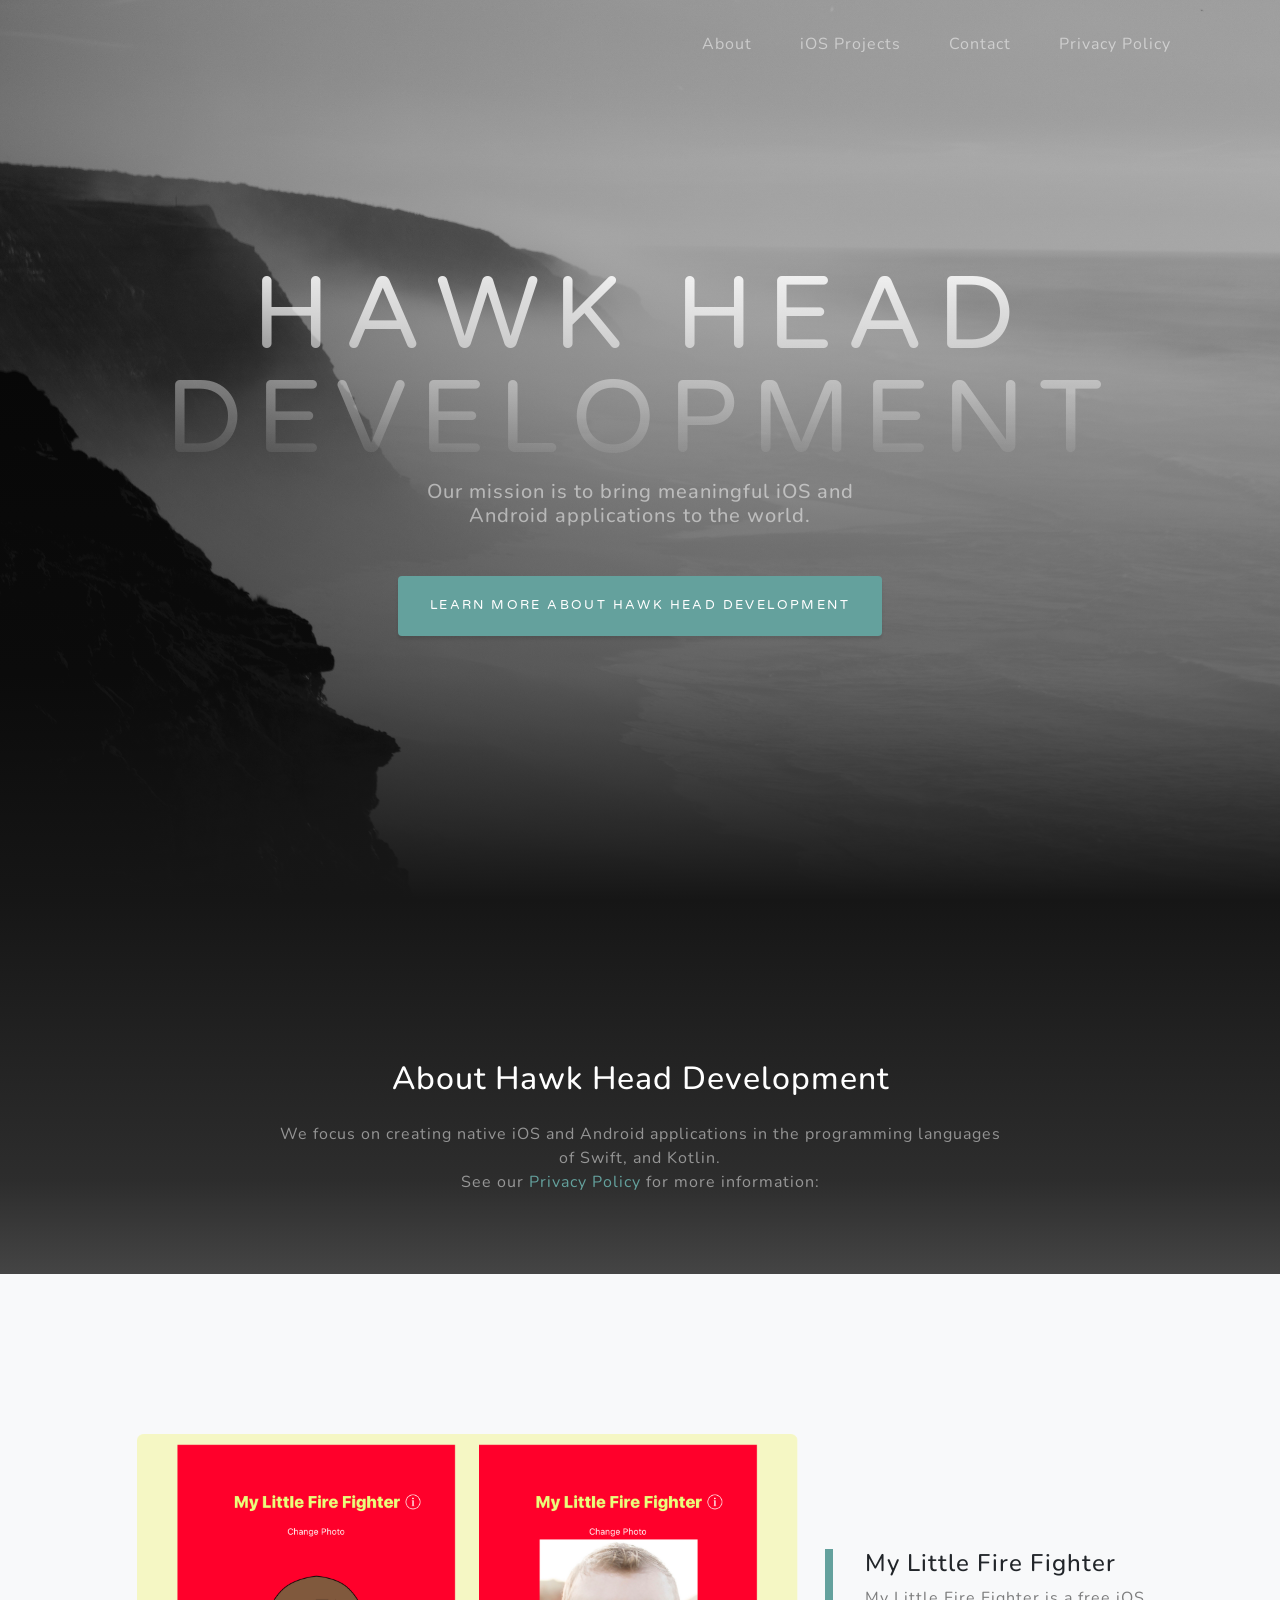
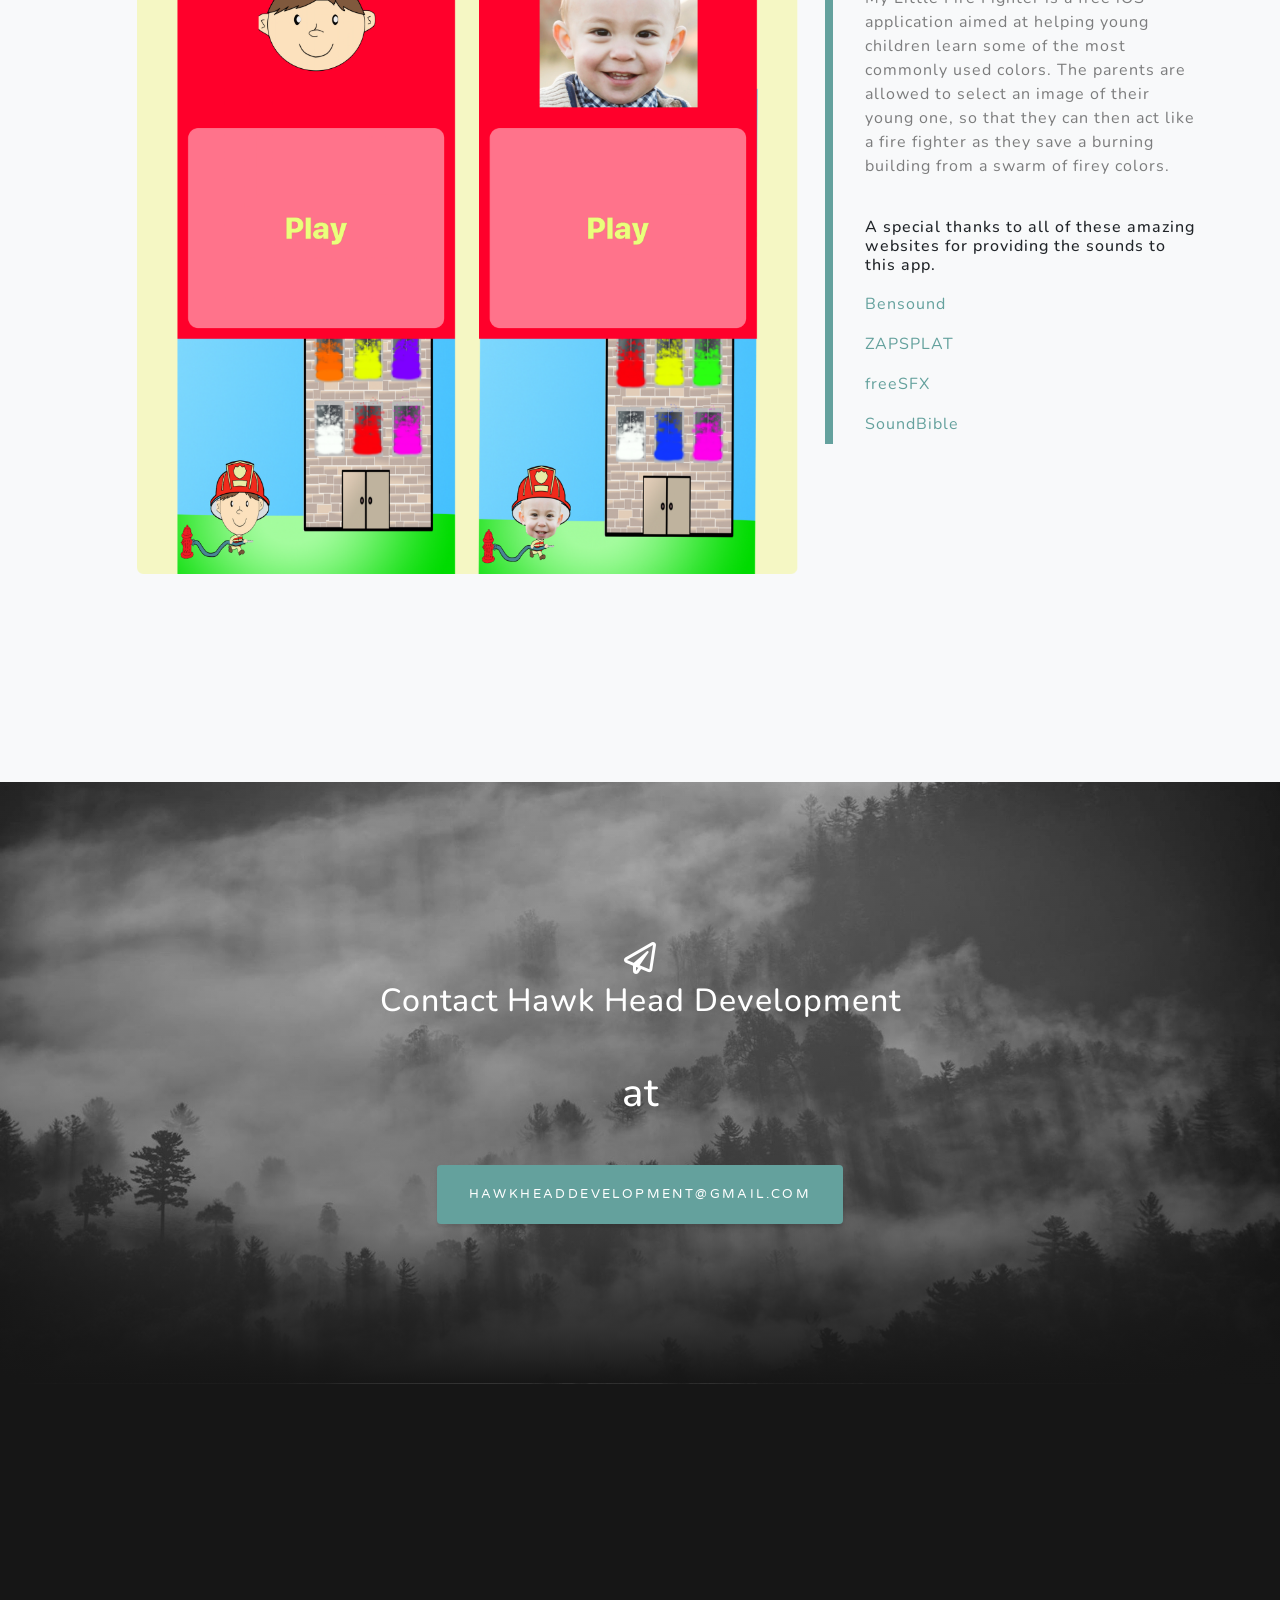
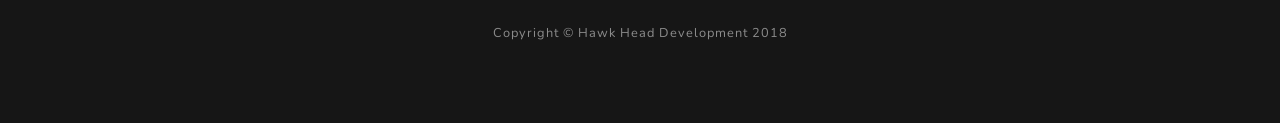
==== index.html @ 52fc2287 "Initial Version of Website" ====
<!DOCTYPE html>
<html lang="en">

  <head>

    <meta charset="utf-8">
    <meta name="viewport" content="width=device-width, initial-scale=1, shrink-to-fit=no">
    <meta name="description" content="">
    <meta name="author" content="">

    <title>Hawk Head Development</title>

    <!-- Bootstrap core CSS -->
    <link href="vendor/bootstrap/css/bootstrap.min.css" rel="stylesheet">

    <!-- Custom fonts for this template -->
    <link href="vendor/fontawesome-free/css/all.min.css" rel="stylesheet">
    <link href="https://fonts.googleapis.com/css?family=Varela+Round" rel="stylesheet">
    <link href="https://fonts.googleapis.com/css?family=Nunito:200,200i,300,300i,400,400i,600,600i,700,700i,800,800i,900,900i" rel="stylesheet">

    <!-- Custom styles for this template -->
    <link href="css/grayscale.min.css" rel="stylesheet">

  </head>

  <body id="page-top">

    <!-- Navigation -->
    <nav class="navbar navbar-expand-lg navbar-light fixed-top" id="mainNav">
      <div class="container">
        <a class="navbar-brand js-scroll-trigger" href="#page-top" hidden>Hawk Head Development</a>
        <button class="navbar-toggler navbar-toggler-right" type="button" data-toggle="collapse" data-target="#navbarResponsive" aria-controls="navbarResponsive" aria-expanded="false" aria-label="Toggle navigation">
          Menu
          <i class="fas fa-bars"></i>
        </button>
        <div class="collapse navbar-collapse" id="navbarResponsive">
          <ul class="navbar-nav ml-auto">
            <li class="nav-item">
              <a class="nav-link js-scroll-trigger" href="#about">About</a>
            </li>
            <li class="nav-item">
              <a class="nav-link js-scroll-trigger" href="#iosProjects">iOS Projects</a>
            </li>
            <li class="nav-item">
                <a class="nav-link js-scroll-trigger" href="#androidProjects" hidden>Android Projects</a>
              </li>
            <li class="nav-item">
              <a class="nav-link js-scroll-trigger" href="#signup">Contact</a>
            </li>
            <li class="nav-item">
              <a class="nav-link js-scroll-trigger" href="privacy_policy.html">Privacy Policy</a>
            </li>
          </ul>
        </div>
      </div>
    </nav>

    <!-- Header -->
    <header class="masthead">
      <div class="container d-flex h-100 align-items-center">
        <div class="mx-auto text-center">
          <h1 class="mx-auto my-0 text-uppercase">Hawk Head Development</h1>
          <h2 class="text-white-50 mx-auto mt-2 mb-5">Our mission is to bring meaningful iOS and Android applications to the world.</h2>
          <a href="#about" class="btn btn-primary js-scroll-trigger">Learn more about Hawk Head Development</a>
        </div>
      </div>
    </header>

    <!-- About Section -->
    <section id="about" class="about-section text-center">
      <div class="container">
        <div class="row">
          <div class="col-lg-8 mx-auto">
            <h2 class="text-white mb-4">About Hawk Head Development</h2>
            <p class="text-white-50"> 
              We focus on creating native iOS and Android applications in the programming languages of Swift, and Kotlin.
              <br> See our <a href="privacy_policy.html">Privacy Policy</a> for more information:   
            </p>
          </div>
        </div>
        <img  hidden src="img/ipad.png" class="img-fluid" alt="">
      </div>
    </section>

    <!-- iOS Projects Section -->
    <section id="iosProjects" class="projects-section bg-light">
      <div class="container">

        <!-- Featured Project Row -->
        <div class="row align-items-center no-gutters mb-4 mb-lg-5">
          <div class="col-xl-8 col-lg-7">
            <img class="img-fluid mb-3 mb-lg-0" src="img/MyLittleFireFighterDisplayImage.png" alt="">
          </div>
          <div class="col-xl-4 col-lg-5">
            <div class="featured-text text-center text-lg-left">
              <h4>My Little Fire Fighter</h4>
              <p class="text-black-50 mb-0">My Little Fire Fighter is a free iOS application aimed at helping young children learn some of the most commonly used colors. 
                The parents are allowed to select an image of their young one, so that they can then act like a fire fighter as they save a burning building from a swarm of firey colors.
              </p>
              <br>
              <p>
                <h6>A special thanks to all of these amazing websites for providing the sounds to this app.</h6>
                <ul class="navbar-nav ml-auto">
                    <li class="nav-item">
                      <a class="nav-link js-scroll-trigger" target="_blank"  href="https://www.bensound.com">Bensound</a>
                    </li>
                    <li class="nav-item">
                      <a class="nav-link js-scroll-trigger" target="_blank" href="https://www.zapsplat.com">ZAPSPLAT</a>
                    </li>
                    <li class="nav-item">
                        <a class="nav-link js-scroll-trigger" target="_blank" href="https://www.freesfx.co.uk/soundeffects/music-tracks/"> freeSFX</a>
                      </li>
                    <li class="nav-item">
                      <a class="nav-link js-scroll-trigger" target="_blank" href="http://soundbible.com">SoundBible</a>
                    </li>
                  </ul>
              </p>
            </div>
          </div>
        </div>

      </div>
    </section>

    <!-- Android Projects Section -->
    <section id="androidProjects" class="projects-section bg-light" hidden >
        <div class="container">
      <!-- Project One Row -->
      <div class="row justify-content-center no-gutters mb-5 mb-lg-0">
          <div class="col-lg-6">
            <img class="img-fluid" src="img/demo-image-01.jpg" alt="">
          </div>
          <div class="col-lg-6">
            <div class="bg-black text-center h-100 project">
              <div class="d-flex h-100">
                <div class="project-text w-100 my-auto text-center text-lg-left">
                  <h4 class="text-white">Misty</h4>
                  <p class="mb-0 text-white-50">An example of where you can put an image of a project, or anything else, along with a description.</p>
                  <hr class="d-none d-lg-block mb-0 ml-0">
                </div>
              </div>
            </div>
          </div>
        </div>
        <!-- Project Two Row -->
        <div class="row justify-content-center no-gutters">
            <div class="col-lg-6">
              <img class="img-fluid" src="img/demo-image-02.jpg" alt="">
            </div>
            <div class="col-lg-6 order-lg-first">
              <div class="bg-black text-center h-100 project">
                <div class="d-flex h-100">
                  <div class="project-text w-100 my-auto text-center text-lg-right">
                    <h4 class="text-white">Mountains</h4>
                    <p class="mb-0 text-white-50">Another example of a project with its respective description. These sections work well responsively as well, try this theme on a small screen!</p>
                    <hr class="d-none d-lg-block mb-0 mr-0">
                  </div>
                </div>
              </div>
            </div>
          </div>
        </div>
    </section>

    <!-- Contact Section -->
    <section id="signup" class="signup-section">
      <div class="container">
        <div class="row">
          <div class="col-md-10 col-lg-8 mx-auto text-center">

            <i class="far fa-paper-plane fa-2x mb-2 text-white"></i>
            <h2 class="text-white mb-5">Contact Hawk Head Development</h2>
            <h1 class="text-white mb-5">at</h1>
            <div class="btn btn-primary mx-auto">hawkheaddevelopment@gmail.com</div>
            <!--
            <form onsubmit="sendEmail()"  enctype="text/plain">
              <input placeholder="Enter subject..." class="form-control mr-0 mr-sm-2 mb-3 mb-sm-0" cols="30" id="emailSubject"/>
              <div class=" d-flex">
                <textarea type="text" rows="3" cols="30" class="form-control flex-fill mr-0 mr-sm-2 mb-3 mb-sm-0" id="emailBody" placeholder="Enter message..."> </textarea>
                <button type="submit" class="btn btn-primary mx-auto">Send</button>
              </div>
            </form>
            -->
          </div>
        </div>
      </div>
    </section>

    <!-- Hidden Section -->
    <section class="contact-section bg-black">
      <div class="container">

        <div class="row">

          <div class="col-md-4 mb-3 mb-md-0" hidden>
            <div class="card py-4 h-100">
              <div class="card-body text-center">
                <i class="fas fa-map-marked-alt text-primary mb-2"></i>
                <h4 class="text-uppercase m-0">Address</h4>
                <hr class="my-4">
                <div class="small text-black-50">4923 Market Street, Orlando FL</div>
              </div>
            </div>
          </div>

          <div class="col-md-4 mb-3 mb-md-0" hidden>
            <div class="card py-4 h-100">
              <div class="card-body text-center">
                <i class="fas fa-envelope text-primary mb-2"></i>
                <h4 class="text-uppercase m-0">Email</h4>
                <hr class="my-4">
                <div class="small text-black-50">
                  <a href="#">hello@yourdomain.com</a>
                </div>
              </div>
            </div>
          </div>

          <div class="col-md-4 mb-3 mb-md-0" hidden>
            <div class="card py-4 h-100">
              <div class="card-body text-center">
                <i class="fas fa-mobile-alt text-primary mb-2"></i>
                <h4 class="text-uppercase m-0">Phone</h4>
                <hr class="my-4">
                <div class="small text-black-50">+1 (555) 902-8832</div>
              </div>
            </div>
          </div>
        </div>

        <div class="social d-flex justify-content-center" hidden>
          <a href="#" class="mx-2" hidden>
            <i class="fab fa-twitter"></i>
          </a>
          <a href="#" class="mx-2" hidden>
            <i class="fab fa-facebook-f"></i>
          </a>
          <a href="#" class="mx-2" hidden>
            <i class="fab fa-github"></i>
          </a>
        </div>

      </div>
    </section>



    <script>

      function sendEmail()
      {
        //Note in use right now
        console.log("Send email")
       // window.open("mailto:" + "?subject=" + document.getElementById('emailSubject').innerHTML + "&body=" + document.getElementById('emailBody').innerHTML);
      }
    
    </script>

    <!-- Footer -->
    <footer class="bg-black small text-center text-white-50">
      <div class="container">
        Copyright &copy; Hawk Head Development 2018
      </div>
    </footer>

    <!-- Bootstrap core JavaScript -->
    <script src="vendor/jquery/jquery.min.js"></script>
    <script src="vendor/bootstrap/js/bootstrap.bundle.min.js"></script>

    <!-- Plugin JavaScript -->
    <script src="vendor/jquery-easing/jquery.easing.min.js"></script>

    <!-- Custom scripts for this template -->
    <script src="js/grayscale.min.js"></script>

  </body>

</html>
---- vendor/fontawesome-free/css/all.min.css ----
/*!
 * Font Awesome Free 5.2.0 by @fontawesome - https://fontawesome.com
 * License - https://fontawesome.com/license (Icons: CC BY 4.0, Fonts: SIL OFL 1.1, Code: MIT License)
 */
.fa,.fab,.fal,.far,.fas{-moz-osx-font-smoothing:grayscale;-webkit-font-smoothing:antialiased;display:inline-block;font-style:normal;font-variant:normal;text-rendering:auto;line-height:1}.fa-lg{font-size:1.33333em;line-height:.75em;vertical-align:-.0667em}.fa-xs{font-size:.75em}.fa-sm{font-size:.875em}.fa-1x{font-size:1em}.fa-2x{font-size:2em}.fa-3x{font-size:3em}.fa-4x{font-size:4em}.fa-5x{font-size:5em}.fa-6x{font-size:6em}.fa-7x{font-size:7em}.fa-8x{font-size:8em}.fa-9x{font-size:9em}.fa-10x{font-size:10em}.fa-fw{text-align:center;width:1.25em}.fa-ul{list-style-type:none;margin-left:2.5em;padding-left:0}.fa-ul>li{position:relative}.fa-li{left:-2em;position:absolute;text-align:center;width:2em;line-height:inherit}.fa-border{border:.08em solid #eee;border-radius:.1em;padding:.2em .25em .15em}.fa-pull-left{float:left}.fa-pull-right{float:right}.fa.fa-pull-left,.fab.fa-pull-left,.fal.fa-pull-left,.far.fa-pull-left,.fas.fa-pull-left{margin-right:.3em}.fa.fa-pull-right,.fab.fa-pull-right,.fal.fa-pull-right,.far.fa-pull-right,.fas.fa-pull-right{margin-left:.3em}.fa-spin{animation:a 2s infinite linear}.fa-pulse{animation:a 1s infinite steps(8)}@keyframes a{0%{transform:rotate(0deg)}to{transform:rotate(1turn)}}.fa-rotate-90{-ms-filter:"progid:DXImageTransform.Microsoft.BasicImage(rotation=1)";transform:rotate(90deg)}.fa-rotate-180{-ms-filter:"progid:DXImageTransform.Microsoft.BasicImage(rotation=2)";transform:rotate(180deg)}.fa-rotate-270{-ms-filter:"progid:DXImageTransform.Microsoft.BasicImage(rotation=3)";transform:rotate(270deg)}.fa-flip-horizontal{-ms-filter:"progid:DXImageTransform.Microsoft.BasicImage(rotation=0, mirror=1)";transform:scaleX(-1)}.fa-flip-vertical{transform:scaleY(-1)}.fa-flip-horizontal.fa-flip-vertical,.fa-flip-vertical{-ms-filter:"progid:DXImageTransform.Microsoft.BasicImage(rotation=2, mirror=1)"}.fa-flip-horizontal.fa-flip-vertical{transform:scale(-1)}:root .fa-flip-horizontal,:root .fa-flip-vertical,:root .fa-rotate-90,:root .fa-rotate-180,:root .fa-rotate-270{-webkit-filter:none;filter:none}.fa-stack{display:inline-block;height:2em;line-height:2em;position:relative;vertical-align:middle;width:2em}.fa-stack-1x,.fa-stack-2x{left:0;position:absolute;text-align:center;width:100%}.fa-stack-1x{line-height:inherit}.fa-stack-2x{font-size:2em}.fa-inverse{color:#fff}.fa-500px:before{content:"\f26e"}.fa-accessible-icon:before{content:"\f368"}.fa-accusoft:before{content:"\f369"}.fa-address-book:before{content:"\f2b9"}.fa-address-card:before{content:"\f2bb"}.fa-adjust:before{content:"\f042"}.fa-adn:before{content:"\f170"}.fa-adversal:before{content:"\f36a"}.fa-affiliatetheme:before{content:"\f36b"}.fa-air-freshener:before{content:"\f5d0"}.fa-algolia:before{content:"\f36c"}.fa-align-center:before{content:"\f037"}.fa-align-justify:before{content:"\f039"}.fa-align-left:before{content:"\f036"}.fa-align-right:before{content:"\f038"}.fa-allergies:before{content:"\f461"}.fa-amazon:before{content:"\f270"}.fa-amazon-pay:before{content:"\f42c"}.fa-ambulance:before{content:"\f0f9"}.fa-american-sign-language-interpreting:before{content:"\f2a3"}.fa-amilia:before{content:"\f36d"}.fa-anchor:before{content:"\f13d"}.fa-android:before{content:"\f17b"}.fa-angellist:before{content:"\f209"}.fa-angle-double-down:before{content:"\f103"}.fa-angle-double-left:before{content:"\f100"}.fa-angle-double-right:before{content:"\f101"}.fa-angle-double-up:before{content:"\f102"}.fa-angle-down:before{content:"\f107"}.fa-angle-left:before{content:"\f104"}.fa-angle-right:before{content:"\f105"}.fa-angle-up:before{content:"\f106"}.fa-angry:before{content:"\f556"}.fa-angrycreative:before{content:"\f36e"}.fa-angular:before{content:"\f420"}.fa-app-store:before{content:"\f36f"}.fa-app-store-ios:before{content:"\f370"}.fa-apper:before{content:"\f371"}.fa-apple:before{content:"\f179"}.fa-apple-alt:before{content:"\f5d1"}.fa-apple-pay:before{content:"\f415"}.fa-archive:before{content:"\f187"}.fa-archway:before{content:"\f557"}.fa-arrow-alt-circle-down:before{content:"\f358"}.fa-arrow-alt-circle-left:before{content:"\f359"}.fa-arrow-alt-circle-right:before{content:"\f35a"}.fa-arrow-alt-circle-up:before{content:"\f35b"}.fa-arrow-circle-down:before{content:"\f0ab"}.fa-arrow-circle-left:before{content:"\f0a8"}.fa-arrow-circle-right:before{content:"\f0a9"}.fa-arrow-circle-up:before{content:"\f0aa"}.fa-arrow-down:before{content:"\f063"}.fa-arrow-left:before{content:"\f060"}.fa-arrow-right:before{content:"\f061"}.fa-arrow-up:before{content:"\f062"}.fa-arrows-alt:before{content:"\f0b2"}.fa-arrows-alt-h:before{content:"\f337"}.fa-arrows-alt-v:before{content:"\f338"}.fa-assistive-listening-systems:before{content:"\f2a2"}.fa-asterisk:before{content:"\f069"}.fa-asymmetrik:before{content:"\f372"}.fa-at:before{content:"\f1fa"}.fa-atlas:before{content:"\f558"}.fa-atom:before{content:"\f5d2"}.fa-audible:before{content:"\f373"}.fa-audio-description:before{content:"\f29e"}.fa-autoprefixer:before{content:"\f41c"}.fa-avianex:before{content:"\f374"}.fa-aviato:before{content:"\f421"}.fa-award:before{content:"\f559"}.fa-aws:before{content:"\f375"}.fa-backspace:before{content:"\f55a"}.fa-backward:before{content:"\f04a"}.fa-balance-scale:before{content:"\f24e"}.fa-ban:before{content:"\f05e"}.fa-band-aid:before{content:"\f462"}.fa-bandcamp:before{content:"\f2d5"}.fa-barcode:before{content:"\f02a"}.fa-bars:before{content:"\f0c9"}.fa-baseball-ball:before{content:"\f433"}.fa-basketball-ball:before{content:"\f434"}.fa-bath:before{content:"\f2cd"}.fa-battery-empty:before{content:"\f244"}.fa-battery-full:before{content:"\f240"}.fa-battery-half:before{content:"\f242"}.fa-battery-quarter:before{content:"\f243"}.fa-battery-three-quarters:before{content:"\f241"}.fa-bed:before{content:"\f236"}.fa-beer:before{content:"\f0fc"}.fa-behance:before{content:"\f1b4"}.fa-behance-square:before{content:"\f1b5"}.fa-bell:before{content:"\f0f3"}.fa-bell-slash:before{content:"\f1f6"}.fa-bezier-curve:before{content:"\f55b"}.fa-bicycle:before{content:"\f206"}.fa-bimobject:before{content:"\f378"}.fa-binoculars:before{content:"\f1e5"}.fa-birthday-cake:before{content:"\f1fd"}.fa-bitbucket:before{content:"\f171"}.fa-bitcoin:before{content:"\f379"}.fa-bity:before{content:"\f37a"}.fa-black-tie:before{content:"\f27e"}.fa-blackberry:before{content:"\f37b"}.fa-blender:before{content:"\f517"}.fa-blind:before{content:"\f29d"}.fa-blogger:before{content:"\f37c"}.fa-blogger-b:before{content:"\f37d"}.fa-bluetooth:before{content:"\f293"}.fa-bluetooth-b:before{content:"\f294"}.fa-bold:before{content:"\f032"}.fa-bolt:before{content:"\f0e7"}.fa-bomb:before{content:"\f1e2"}.fa-bone:before{content:"\f5d7"}.fa-bong:before{content:"\f55c"}.fa-book:before{content:"\f02d"}.fa-book-open:before{content:"\f518"}.fa-book-reader:before{content:"\f5da"}.fa-bookmark:before{content:"\f02e"}.fa-bowling-ball:before{content:"\f436"}.fa-box:before{content:"\f466"}.fa-box-open:before{content:"\f49e"}.fa-boxes:before{content:"\f468"}.fa-braille:before{content:"\f2a1"}.fa-brain:before{content:"\f5dc"}.fa-briefcase:before{content:"\f0b1"}.fa-briefcase-medical:before{content:"\f469"}.fa-broadcast-tower:before{content:"\f519"}.fa-broom:before{content:"\f51a"}.fa-brush:before{content:"\f55d"}.fa-btc:before{content:"\f15a"}.fa-bug:before{content:"\f188"}.fa-building:before{content:"\f1ad"}.fa-bullhorn:before{content:"\f0a1"}.fa-bullseye:before{content:"\f140"}.fa-burn:before{content:"\f46a"}.fa-buromobelexperte:before{content:"\f37f"}.fa-bus:before{content:"\f207"}.fa-bus-alt:before{content:"\f55e"}.fa-buysellads:before{content:"\f20d"}.fa-calculator:before{content:"\f1ec"}.fa-calendar:before{content:"\f133"}.fa-calendar-alt:before{content:"\f073"}.fa-calendar-check:before{content:"\f274"}.fa-calendar-minus:before{content:"\f272"}.fa-calendar-plus:before{content:"\f271"}.fa-calendar-times:before{content:"\f273"}.fa-camera:before{content:"\f030"}.fa-camera-retro:before{content:"\f083"}.fa-cannabis:before{content:"\f55f"}.fa-capsules:before{content:"\f46b"}.fa-car:before{content:"\f1b9"}.fa-car-alt:before{content:"\f5de"}.fa-car-battery:before{content:"\f5df"}.fa-car-crash:before{content:"\f5e1"}.fa-car-side:before{content:"\f5e4"}.fa-caret-down:before{content:"\f0d7"}.fa-caret-left:before{content:"\f0d9"}.fa-caret-right:before{content:"\f0da"}.fa-caret-square-down:before{content:"\f150"}.fa-caret-square-left:before{content:"\f191"}.fa-caret-square-right:before{content:"\f152"}.fa-caret-square-up:before{content:"\f151"}.fa-caret-up:before{content:"\f0d8"}.fa-cart-arrow-down:before{content:"\f218"}.fa-cart-plus:before{content:"\f217"}.fa-cc-amazon-pay:before{content:"\f42d"}.fa-cc-amex:before{content:"\f1f3"}.fa-cc-apple-pay:before{content:"\f416"}.fa-cc-diners-club:before{content:"\f24c"}.fa-cc-discover:before{content:"\f1f2"}.fa-cc-jcb:before{content:"\f24b"}.fa-cc-mastercard:before{content:"\f1f1"}.fa-cc-paypal:before{content:"\f1f4"}.fa-cc-stripe:before{content:"\f1f5"}.fa-cc-visa:before{content:"\f1f0"}.fa-centercode:before{content:"\f380"}.fa-certificate:before{content:"\f0a3"}.fa-chalkboard:before{content:"\f51b"}.fa-chalkboard-teacher:before{content:"\f51c"}.fa-charging-station:before{content:"\f5e7"}.fa-chart-area:before{content:"\f1fe"}.fa-chart-bar:before{content:"\f080"}.fa-chart-line:before{content:"\f201"}.fa-chart-pie:before{content:"\f200"}.fa-check:before{content:"\f00c"}.fa-check-circle:before{content:"\f058"}.fa-check-double:before{content:"\f560"}.fa-check-square:before{content:"\f14a"}.fa-chess:before{content:"\f439"}.fa-chess-bishop:before{content:"\f43a"}.fa-chess-board:before{content:"\f43c"}.fa-chess-king:before{content:"\f43f"}.fa-chess-knight:before{content:"\f441"}.fa-chess-pawn:before{content:"\f443"}.fa-chess-queen:before{content:"\f445"}.fa-chess-rook:before{content:"\f447"}.fa-chevron-circle-down:before{content:"\f13a"}.fa-chevron-circle-left:before{content:"\f137"}.fa-chevron-circle-right:before{content:"\f138"}.fa-chevron-circle-up:before{content:"\f139"}.fa-chevron-down:before{content:"\f078"}.fa-chevron-left:before{content:"\f053"}.fa-chevron-right:before{content:"\f054"}.fa-chevron-up:before{content:"\f077"}.fa-child:before{content:"\f1ae"}.fa-chrome:before{content:"\f268"}.fa-church:before{content:"\f51d"}.fa-circle:before{content:"\f111"}.fa-circle-notch:before{content:"\f1ce"}.fa-clipboard:before{content:"\f328"}.fa-clipboard-check:before{content:"\f46c"}.fa-clipboard-list:before{content:"\f46d"}.fa-clock:before{content:"\f017"}.fa-clone:before{content:"\f24d"}.fa-closed-captioning:before{content:"\f20a"}.fa-cloud:before{content:"\f0c2"}.fa-cloud-download-alt:before{content:"\f381"}.fa-cloud-upload-alt:before{content:"\f382"}.fa-cloudscale:before{content:"\f383"}.fa-cloudsmith:before{content:"\f384"}.fa-cloudversify:before{content:"\f385"}.fa-cocktail:before{content:"\f561"}.fa-code:before{content:"\f121"}.fa-code-branch:before{content:"\f126"}.fa-codepen:before{content:"\f1cb"}.fa-codiepie:before{content:"\f284"}.fa-coffee:before{content:"\f0f4"}.fa-cog:before{content:"\f013"}.fa-cogs:before{content:"\f085"}.fa-coins:before{content:"\f51e"}.fa-columns:before{content:"\f0db"}.fa-comment:before{content:"\f075"}.fa-comment-alt:before{content:"\f27a"}.fa-comment-dots:before{content:"\f4ad"}.fa-comment-slash:before{content:"\f4b3"}.fa-comments:before{content:"\f086"}.fa-compact-disc:before{content:"\f51f"}.fa-compass:before{content:"\f14e"}.fa-compress:before{content:"\f066"}.fa-concierge-bell:before{content:"\f562"}.fa-connectdevelop:before{content:"\f20e"}.fa-contao:before{content:"\f26d"}.fa-cookie:before{content:"\f563"}.fa-cookie-bite:before{content:"\f564"}.fa-copy:before{content:"\f0c5"}.fa-copyright:before{content:"\f1f9"}.fa-couch:before{content:"\f4b8"}.fa-cpanel:before{content:"\f388"}.fa-creative-commons:before{content:"\f25e"}.fa-creative-commons-by:before{content:"\f4e7"}.fa-creative-commons-nc:before{content:"\f4e8"}.fa-creative-commons-nc-eu:before{content:"\f4e9"}.fa-creative-commons-nc-jp:before{content:"\f4ea"}.fa-creative-commons-nd:before{content:"\f4eb"}.fa-creative-commons-pd:before{content:"\f4ec"}.fa-creative-commons-pd-alt:before{content:"\f4ed"}.fa-creative-commons-remix:before{content:"\f4ee"}.fa-creative-commons-sa:before{content:"\f4ef"}.fa-creative-commons-sampling:before{content:"\f4f0"}.fa-creative-commons-sampling-plus:before{content:"\f4f1"}.fa-creative-commons-share:before{content:"\f4f2"}.fa-credit-card:before{content:"\f09d"}.fa-crop:before{content:"\f125"}.fa-crop-alt:before{content:"\f565"}.fa-crosshairs:before{content:"\f05b"}.fa-crow:before{content:"\f520"}.fa-crown:before{content:"\f521"}.fa-css3:before{content:"\f13c"}.fa-css3-alt:before{content:"\f38b"}.fa-cube:before{content:"\f1b2"}.fa-cubes:before{content:"\f1b3"}.fa-cut:before{content:"\f0c4"}.fa-cuttlefish:before{content:"\f38c"}.fa-d-and-d:before{content:"\f38d"}.fa-dashcube:before{content:"\f210"}.fa-database:before{content:"\f1c0"}.fa-deaf:before{content:"\f2a4"}.fa-delicious:before{content:"\f1a5"}.fa-deploydog:before{content:"\f38e"}.fa-deskpro:before{content:"\f38f"}.fa-desktop:before{content:"\f108"}.fa-deviantart:before{content:"\f1bd"}.fa-diagnoses:before{content:"\f470"}.fa-dice:before{content:"\f522"}.fa-dice-five:before{content:"\f523"}.fa-dice-four:before{content:"\f524"}.fa-dice-one:before{content:"\f525"}.fa-dice-six:before{content:"\f526"}.fa-dice-three:before{content:"\f527"}.fa-dice-two:before{content:"\f528"}.fa-digg:before{content:"\f1a6"}.fa-digital-ocean:before{content:"\f391"}.fa-digital-tachograph:before{content:"\f566"}.fa-directions:before{content:"\f5eb"}.fa-discord:before{content:"\f392"}.fa-discourse:before{content:"\f393"}.fa-divide:before{content:"\f529"}.fa-dizzy:before{content:"\f567"}.fa-dna:before{content:"\f471"}.fa-dochub:before{content:"\f394"}.fa-docker:before{content:"\f395"}.fa-dollar-sign:before{content:"\f155"}.fa-dolly:before{content:"\f472"}.fa-dolly-flatbed:before{content:"\f474"}.fa-donate:before{content:"\f4b9"}.fa-door-closed:before{content:"\f52a"}.fa-door-open:before{content:"\f52b"}.fa-dot-circle:before{content:"\f192"}.fa-dove:before{content:"\f4ba"}.fa-download:before{content:"\f019"}.fa-draft2digital:before{content:"\f396"}.fa-drafting-compass:before{content:"\f568"}.fa-draw-polygon:before{content:"\f5ee"}.fa-dribbble:before{content:"\f17d"}.fa-dribbble-square:before{content:"\f397"}.fa-dropbox:before{content:"\f16b"}.fa-drum:before{content:"\f569"}.fa-drum-steelpan:before{content:"\f56a"}.fa-drupal:before{content:"\f1a9"}.fa-dumbbell:before{content:"\f44b"}.fa-dyalog:before{content:"\f399"}.fa-earlybirds:before{content:"\f39a"}.fa-ebay:before{content:"\f4f4"}.fa-edge:before{content:"\f282"}.fa-edit:before{content:"\f044"}.fa-eject:before{content:"\f052"}.fa-elementor:before{content:"\f430"}.fa-ellipsis-h:before{content:"\f141"}.fa-ellipsis-v:before{content:"\f142"}.fa-ello:before{content:"\f5f1"}.fa-ember:before{content:"\f423"}.fa-empire:before{content:"\f1d1"}.fa-envelope:before{content:"\f0e0"}.fa-envelope-open:before{content:"\f2b6"}.fa-envelope-square:before{content:"\f199"}.fa-envira:before{content:"\f299"}.fa-equals:before{content:"\f52c"}.fa-eraser:before{content:"\f12d"}.fa-erlang:before{content:"\f39d"}.fa-ethereum:before{content:"\f42e"}.fa-etsy:before{content:"\f2d7"}.fa-euro-sign:before{content:"\f153"}.fa-exchange-alt:before{content:"\f362"}.fa-exclamation:before{content:"\f12a"}.fa-exclamation-circle:before{content:"\f06a"}.fa-exclamation-triangle:before{content:"\f071"}.fa-expand:before{content:"\f065"}.fa-expand-arrows-alt:before{content:"\f31e"}.fa-expeditedssl:before{content:"\f23e"}.fa-external-link-alt:before{content:"\f35d"}.fa-external-link-square-alt:before{content:"\f360"}.fa-eye:before{content:"\f06e"}.fa-eye-dropper:before{content:"\f1fb"}.fa-eye-slash:before{content:"\f070"}.fa-facebook:before{content:"\f09a"}.fa-facebook-f:before{content:"\f39e"}.fa-facebook-messenger:before{content:"\f39f"}.fa-facebook-square:before{content:"\f082"}.fa-fast-backward:before{content:"\f049"}.fa-fast-forward:before{content:"\f050"}.fa-fax:before{content:"\f1ac"}.fa-feather:before{content:"\f52d"}.fa-feather-alt:before{content:"\f56b"}.fa-female:before{content:"\f182"}.fa-fighter-jet:before{content:"\f0fb"}.fa-file:before{content:"\f15b"}.fa-file-alt:before{content:"\f15c"}.fa-file-archive:before{content:"\f1c6"}.fa-file-audio:before{content:"\f1c7"}.fa-file-code:before{content:"\f1c9"}.fa-file-contract:before{content:"\f56c"}.fa-file-download:before{content:"\f56d"}.fa-file-excel:before{content:"\f1c3"}.fa-file-export:before{content:"\f56e"}.fa-file-image:before{content:"\f1c5"}.fa-file-import:before{content:"\f56f"}.fa-file-invoice:before{content:"\f570"}.fa-file-invoice-dollar:before{content:"\f571"}.fa-file-medical:before{content:"\f477"}.fa-file-medical-alt:before{content:"\f478"}.fa-file-pdf:before{content:"\f1c1"}.fa-file-powerpoint:before{content:"\f1c4"}.fa-file-prescription:before{content:"\f572"}.fa-file-signature:before{content:"\f573"}.fa-file-upload:before{content:"\f574"}.fa-file-video:before{content:"\f1c8"}.fa-file-word:before{content:"\f1c2"}.fa-fill:before{content:"\f575"}.fa-fill-drip:before{content:"\f576"}.fa-film:before{content:"\f008"}.fa-filter:before{content:"\f0b0"}.fa-fingerprint:before{content:"\f577"}.fa-fire:before{content:"\f06d"}.fa-fire-extinguisher:before{content:"\f134"}.fa-firefox:before{content:"\f269"}.fa-first-aid:before{content:"\f479"}.fa-first-order:before{content:"\f2b0"}.fa-first-order-alt:before{content:"\f50a"}.fa-firstdraft:before{content:"\f3a1"}.fa-fish:before{content:"\f578"}.fa-flag:before{content:"\f024"}.fa-flag-checkered:before{content:"\f11e"}.fa-flask:before{content:"\f0c3"}.fa-flickr:before{content:"\f16e"}.fa-flipboard:before{content:"\f44d"}.fa-flushed:before{content:"\f579"}.fa-fly:before{content:"\f417"}.fa-folder:before{content:"\f07b"}.fa-folder-open:before{content:"\f07c"}.fa-font:before{content:"\f031"}.fa-font-awesome:before{content:"\f2b4"}.fa-font-awesome-alt:before{content:"\f35c"}.fa-font-awesome-flag:before{content:"\f425"}.fa-font-awesome-logo-full:before{content:"\f4e6"}.fa-fonticons:before{content:"\f280"}.fa-fonticons-fi:before{content:"\f3a2"}.fa-football-ball:before{content:"\f44e"}.fa-fort-awesome:before{content:"\f286"}.fa-fort-awesome-alt:before{content:"\f3a3"}.fa-forumbee:before{content:"\f211"}.fa-forward:before{content:"\f04e"}.fa-foursquare:before{content:"\f180"}.fa-free-code-camp:before{content:"\f2c5"}.fa-freebsd:before{content:"\f3a4"}.fa-frog:before{content:"\f52e"}.fa-frown:before{content:"\f119"}.fa-frown-open:before{content:"\f57a"}.fa-fulcrum:before{content:"\f50b"}.fa-futbol:before{content:"\f1e3"}.fa-galactic-republic:before{content:"\f50c"}.fa-galactic-senate:before{content:"\f50d"}.fa-gamepad:before{content:"\f11b"}.fa-gas-pump:before{content:"\f52f"}.fa-gavel:before{content:"\f0e3"}.fa-gem:before{content:"\f3a5"}.fa-genderless:before{content:"\f22d"}.fa-get-pocket:before{content:"\f265"}.fa-gg:before{content:"\f260"}.fa-gg-circle:before{content:"\f261"}.fa-gift:before{content:"\f06b"}.fa-git:before{content:"\f1d3"}.fa-git-square:before{content:"\f1d2"}.fa-github:before{content:"\f09b"}.fa-github-alt:before{content:"\f113"}.fa-github-square:before{content:"\f092"}.fa-gitkraken:before{content:"\f3a6"}.fa-gitlab:before{content:"\f296"}.fa-gitter:before{content:"\f426"}.fa-glass-martini:before{content:"\f000"}.fa-glass-martini-alt:before{content:"\f57b"}.fa-glasses:before{content:"\f530"}.fa-glide:before{content:"\f2a5"}.fa-glide-g:before{content:"\f2a6"}.fa-globe:before{content:"\f0ac"}.fa-globe-africa:before{content:"\f57c"}.fa-globe-americas:before{content:"\f57d"}.fa-globe-asia:before{content:"\f57e"}.fa-gofore:before{content:"\f3a7"}.fa-golf-ball:before{content:"\f450"}.fa-goodreads:before{content:"\f3a8"}.fa-goodreads-g:before{content:"\f3a9"}.fa-google:before{content:"\f1a0"}.fa-google-drive:before{content:"\f3aa"}.fa-google-play:before{content:"\f3ab"}.fa-google-plus:before{content:"\f2b3"}.fa-google-plus-g:before{content:"\f0d5"}.fa-google-plus-square:before{content:"\f0d4"}.fa-google-wallet:before{content:"\f1ee"}.fa-graduation-cap:before{content:"\f19d"}.fa-gratipay:before{content:"\f184"}.fa-grav:before{content:"\f2d6"}.fa-greater-than:before{content:"\f531"}.fa-greater-than-equal:before{content:"\f532"}.fa-grimace:before{content:"\f57f"}.fa-grin:before{content:"\f580"}.fa-grin-alt:before{content:"\f581"}.fa-grin-beam:before{content:"\f582"}.fa-grin-beam-sweat:before{content:"\f583"}.fa-grin-hearts:before{content:"\f584"}.fa-grin-squint:before{content:"\f585"}.fa-grin-squint-tears:before{content:"\f586"}.fa-grin-stars:before{content:"\f587"}.fa-grin-tears:before{content:"\f588"}.fa-grin-tongue:before{content:"\f589"}.fa-grin-tongue-squint:before{content:"\f58a"}.fa-grin-tongue-wink:before{content:"\f58b"}.fa-grin-wink:before{content:"\f58c"}.fa-grip-horizontal:before{content:"\f58d"}.fa-grip-vertical:before{content:"\f58e"}.fa-gripfire:before{content:"\f3ac"}.fa-grunt:before{content:"\f3ad"}.fa-gulp:before{content:"\f3ae"}.fa-h-square:before{content:"\f0fd"}.fa-hacker-news:before{content:"\f1d4"}.fa-hacker-news-square:before{content:"\f3af"}.fa-hackerrank:before{content:"\f5f7"}.fa-hand-holding:before{content:"\f4bd"}.fa-hand-holding-heart:before{content:"\f4be"}.fa-hand-holding-usd:before{content:"\f4c0"}.fa-hand-lizard:before{content:"\f258"}.fa-hand-paper:before{content:"\f256"}.fa-hand-peace:before{content:"\f25b"}.fa-hand-point-down:before{content:"\f0a7"}.fa-hand-point-left:before{content:"\f0a5"}.fa-hand-point-right:before{content:"\f0a4"}.fa-hand-point-up:before{content:"\f0a6"}.fa-hand-pointer:before{content:"\f25a"}.fa-hand-rock:before{content:"\f255"}.fa-hand-scissors:before{content:"\f257"}.fa-hand-spock:before{content:"\f259"}.fa-hands:before{content:"\f4c2"}.fa-hands-helping:before{content:"\f4c4"}.fa-handshake:before{content:"\f2b5"}.fa-hashtag:before{content:"\f292"}.fa-hdd:before{content:"\f0a0"}.fa-heading:before{content:"\f1dc"}.fa-headphones:before{content:"\f025"}.fa-headphones-alt:before{content:"\f58f"}.fa-headset:before{content:"\f590"}.fa-heart:before{content:"\f004"}.fa-heartbeat:before{content:"\f21e"}.fa-helicopter:before{content:"\f533"}.fa-highlighter:before{content:"\f591"}.fa-hips:before{content:"\f452"}.fa-hire-a-helper:before{content:"\f3b0"}.fa-history:before{content:"\f1da"}.fa-hockey-puck:before{content:"\f453"}.fa-home:before{content:"\f015"}.fa-hooli:before{content:"\f427"}.fa-hornbill:before{content:"\f592"}.fa-hospital:before{content:"\f0f8"}.fa-hospital-alt:before{content:"\f47d"}.fa-hospital-symbol:before{content:"\f47e"}.fa-hot-tub:before{content:"\f593"}.fa-hotel:before{content:"\f594"}.fa-hotjar:before{content:"\f3b1"}.fa-hourglass:before{content:"\f254"}.fa-hourglass-end:before{content:"\f253"}.fa-hourglass-half:before{content:"\f252"}.fa-hourglass-start:before{content:"\f251"}.fa-houzz:before{content:"\f27c"}.fa-html5:before{content:"\f13b"}.fa-hubspot:before{content:"\f3b2"}.fa-i-cursor:before{content:"\f246"}.fa-id-badge:before{content:"\f2c1"}.fa-id-card:before{content:"\f2c2"}.fa-id-card-alt:before{content:"\f47f"}.fa-image:before{content:"\f03e"}.fa-images:before{content:"\f302"}.fa-imdb:before{content:"\f2d8"}.fa-inbox:before{content:"\f01c"}.fa-indent:before{content:"\f03c"}.fa-industry:before{content:"\f275"}.fa-infinity:before{content:"\f534"}.fa-info:before{content:"\f129"}.fa-info-circle:before{content:"\f05a"}.fa-instagram:before{content:"\f16d"}.fa-internet-explorer:before{content:"\f26b"}.fa-ioxhost:before{content:"\f208"}.fa-italic:before{content:"\f033"}.fa-itunes:before{content:"\f3b4"}.fa-itunes-note:before{content:"\f3b5"}.fa-java:before{content:"\f4e4"}.fa-jedi-order:before{content:"\f50e"}.fa-jenkins:before{content:"\f3b6"}.fa-joget:before{content:"\f3b7"}.fa-joint:before{content:"\f595"}.fa-joomla:before{content:"\f1aa"}.fa-js:before{content:"\f3b8"}.fa-js-square:before{content:"\f3b9"}.fa-jsfiddle:before{content:"\f1cc"}.fa-kaggle:before{content:"\f5fa"}.fa-key:before{content:"\f084"}.fa-keybase:before{content:"\f4f5"}.fa-keyboard:before{content:"\f11c"}.fa-keycdn:before{content:"\f3ba"}.fa-kickstarter:before{content:"\f3bb"}.fa-kickstarter-k:before{content:"\f3bc"}.fa-kiss:before{content:"\f596"}.fa-kiss-beam:before{content:"\f597"}.fa-kiss-wink-heart:before{content:"\f598"}.fa-kiwi-bird:before{content:"\f535"}.fa-korvue:before{content:"\f42f"}.fa-language:before{content:"\f1ab"}.fa-laptop:before{content:"\f109"}.fa-laptop-code:before{content:"\f5fc"}.fa-laravel:before{content:"\f3bd"}.fa-lastfm:before{content:"\f202"}.fa-lastfm-square:before{content:"\f203"}.fa-laugh:before{content:"\f599"}.fa-laugh-beam:before{content:"\f59a"}.fa-laugh-squint:before{content:"\f59b"}.fa-laugh-wink:before{content:"\f59c"}.fa-layer-group:before{content:"\f5fd"}.fa-leaf:before{content:"\f06c"}.fa-leanpub:before{content:"\f212"}.fa-lemon:before{content:"\f094"}.fa-less:before{content:"\f41d"}.fa-less-than:before{content:"\f536"}.fa-less-than-equal:before{content:"\f537"}.fa-level-down-alt:before{content:"\f3be"}.fa-level-up-alt:before{content:"\f3bf"}.fa-life-ring:before{content:"\f1cd"}.fa-lightbulb:before{content:"\f0eb"}.fa-line:before{content:"\f3c0"}.fa-link:before{content:"\f0c1"}.fa-linkedin:before{content:"\f08c"}.fa-linkedin-in:before{content:"\f0e1"}.fa-linode:before{content:"\f2b8"}.fa-linux:before{content:"\f17c"}.fa-lira-sign:before{content:"\f195"}.fa-list:before{content:"\f03a"}.fa-list-alt:before{content:"\f022"}.fa-list-ol:before{content:"\f0cb"}.fa-list-ul:before{content:"\f0ca"}.fa-location-arrow:before{content:"\f124"}.fa-lock:before{content:"\f023"}.fa-lock-open:before{content:"\f3c1"}.fa-long-arrow-alt-down:before{content:"\f309"}.fa-long-arrow-alt-left:before{content:"\f30a"}.fa-long-arrow-alt-right:before{content:"\f30b"}.fa-long-arrow-alt-up:before{content:"\f30c"}.fa-low-vision:before{content:"\f2a8"}.fa-luggage-cart:before{content:"\f59d"}.fa-lyft:before{content:"\f3c3"}.fa-magento:before{content:"\f3c4"}.fa-magic:before{content:"\f0d0"}.fa-magnet:before{content:"\f076"}.fa-mailchimp:before{content:"\f59e"}.fa-male:before{content:"\f183"}.fa-mandalorian:before{content:"\f50f"}.fa-map:before{content:"\f279"}.fa-map-marked:before{content:"\f59f"}.fa-map-marked-alt:before{content:"\f5a0"}.fa-map-marker:before{content:"\f041"}.fa-map-marker-alt:before{content:"\f3c5"}.fa-map-pin:before{content:"\f276"}.fa-map-signs:before{content:"\f277"}.fa-markdown:before{content:"\f60f"}.fa-marker:before{content:"\f5a1"}.fa-mars:before{content:"\f222"}.fa-mars-double:before{content:"\f227"}.fa-mars-stroke:before{content:"\f229"}.fa-mars-stroke-h:before{content:"\f22b"}.fa-mars-stroke-v:before{content:"\f22a"}.fa-mastodon:before{content:"\f4f6"}.fa-maxcdn:before{content:"\f136"}.fa-medal:before{content:"\f5a2"}.fa-medapps:before{content:"\f3c6"}.fa-medium:before{content:"\f23a"}.fa-medium-m:before{content:"\f3c7"}.fa-medkit:before{content:"\f0fa"}.fa-medrt:before{content:"\f3c8"}.fa-meetup:before{content:"\f2e0"}.fa-megaport:before{content:"\f5a3"}.fa-meh:before{content:"\f11a"}.fa-meh-blank:before{content:"\f5a4"}.fa-meh-rolling-eyes:before{content:"\f5a5"}.fa-memory:before{content:"\f538"}.fa-mercury:before{content:"\f223"}.fa-microchip:before{content:"\f2db"}.fa-microphone:before{content:"\f130"}.fa-microphone-alt:before{content:"\f3c9"}.fa-microphone-alt-slash:before{content:"\f539"}.fa-microphone-slash:before{content:"\f131"}.fa-microscope:before{content:"\f610"}.fa-microsoft:before{content:"\f3ca"}.fa-minus:before{content:"\f068"}.fa-minus-circle:before{content:"\f056"}.fa-minus-square:before{content:"\f146"}.fa-mix:before{content:"\f3cb"}.fa-mixcloud:before{content:"\f289"}.fa-mizuni:before{content:"\f3cc"}.fa-mobile:before{content:"\f10b"}.fa-mobile-alt:before{content:"\f3cd"}.fa-modx:before{content:"\f285"}.fa-monero:before{content:"\f3d0"}.fa-money-bill:before{content:"\f0d6"}.fa-money-bill-alt:before{content:"\f3d1"}.fa-money-bill-wave:before{content:"\f53a"}.fa-money-bill-wave-alt:before{content:"\f53b"}.fa-money-check:before{content:"\f53c"}.fa-money-check-alt:before{content:"\f53d"}.fa-monument:before{content:"\f5a6"}.fa-moon:before{content:"\f186"}.fa-mortar-pestle:before{content:"\f5a7"}.fa-motorcycle:before{content:"\f21c"}.fa-mouse-pointer:before{content:"\f245"}.fa-music:before{content:"\f001"}.fa-napster:before{content:"\f3d2"}.fa-neos:before{content:"\f612"}.fa-neuter:before{content:"\f22c"}.fa-newspaper:before{content:"\f1ea"}.fa-nimblr:before{content:"\f5a8"}.fa-nintendo-switch:before{content:"\f418"}.fa-node:before{content:"\f419"}.fa-node-js:before{content:"\f3d3"}.fa-not-equal:before{content:"\f53e"}.fa-notes-medical:before{content:"\f481"}.fa-npm:before{content:"\f3d4"}.fa-ns8:before{content:"\f3d5"}.fa-nutritionix:before{content:"\f3d6"}.fa-object-group:before{content:"\f247"}.fa-object-ungroup:before{content:"\f248"}.fa-odnoklassniki:before{content:"\f263"}.fa-odnoklassniki-square:before{content:"\f264"}.fa-oil-can:before{content:"\f613"}.fa-old-republic:before{content:"\f510"}.fa-opencart:before{content:"\f23d"}.fa-openid:before{content:"\f19b"}.fa-opera:before{content:"\f26a"}.fa-optin-monster:before{content:"\f23c"}.fa-osi:before{content:"\f41a"}.fa-outdent:before{content:"\f03b"}.fa-page4:before{content:"\f3d7"}.fa-pagelines:before{content:"\f18c"}.fa-paint-brush:before{content:"\f1fc"}.fa-paint-roller:before{content:"\f5aa"}.fa-palette:before{content:"\f53f"}.fa-palfed:before{content:"\f3d8"}.fa-pallet:before{content:"\f482"}.fa-paper-plane:before{content:"\f1d8"}.fa-paperclip:before{content:"\f0c6"}.fa-parachute-box:before{content:"\f4cd"}.fa-paragraph:before{content:"\f1dd"}.fa-parking:before{content:"\f540"}.fa-passport:before{content:"\f5ab"}.fa-paste:before{content:"\f0ea"}.fa-patreon:before{content:"\f3d9"}.fa-pause:before{content:"\f04c"}.fa-pause-circle:before{content:"\f28b"}.fa-paw:before{content:"\f1b0"}.fa-paypal:before{content:"\f1ed"}.fa-pen:before{content:"\f304"}.fa-pen-alt:before{content:"\f305"}.fa-pen-fancy:before{content:"\f5ac"}.fa-pen-nib:before{content:"\f5ad"}.fa-pen-square:before{content:"\f14b"}.fa-pencil-alt:before{content:"\f303"}.fa-pencil-ruler:before{content:"\f5ae"}.fa-people-carry:before{content:"\f4ce"}.fa-percent:before{content:"\f295"}.fa-percentage:before{content:"\f541"}.fa-periscope:before{content:"\f3da"}.fa-phabricator:before{content:"\f3db"}.fa-phoenix-framework:before{content:"\f3dc"}.fa-phoenix-squadron:before{content:"\f511"}.fa-phone:before{content:"\f095"}.fa-phone-slash:before{content:"\f3dd"}.fa-phone-square:before{content:"\f098"}.fa-phone-volume:before{content:"\f2a0"}.fa-php:before{content:"\f457"}.fa-pied-piper:before{content:"\f2ae"}.fa-pied-piper-alt:before{content:"\f1a8"}.fa-pied-piper-hat:before{content:"\f4e5"}.fa-pied-piper-pp:before{content:"\f1a7"}.fa-piggy-bank:before{content:"\f4d3"}.fa-pills:before{content:"\f484"}.fa-pinterest:before{content:"\f0d2"}.fa-pinterest-p:before{content:"\f231"}.fa-pinterest-square:before{content:"\f0d3"}.fa-plane:before{content:"\f072"}.fa-plane-arrival:before{content:"\f5af"}.fa-plane-departure:before{content:"\f5b0"}.fa-play:before{content:"\f04b"}.fa-play-circle:before{content:"\f144"}.fa-playstation:before{content:"\f3df"}.fa-plug:before{content:"\f1e6"}.fa-plus:before{content:"\f067"}.fa-plus-circle:before{content:"\f055"}.fa-plus-square:before{content:"\f0fe"}.fa-podcast:before{content:"\f2ce"}.fa-poo:before{content:"\f2fe"}.fa-poop:before{content:"\f619"}.fa-portrait:before{content:"\f3e0"}.fa-pound-sign:before{content:"\f154"}.fa-power-off:before{content:"\f011"}.fa-prescription:before{content:"\f5b1"}.fa-prescription-bottle:before{content:"\f485"}.fa-prescription-bottle-alt:before{content:"\f486"}.fa-print:before{content:"\f02f"}.fa-procedures:before{content:"\f487"}.fa-product-hunt:before{content:"\f288"}.fa-project-diagram:before{content:"\f542"}.fa-pushed:before{content:"\f3e1"}.fa-puzzle-piece:before{content:"\f12e"}.fa-python:before{content:"\f3e2"}.fa-qq:before{content:"\f1d6"}.fa-qrcode:before{content:"\f029"}.fa-question:before{content:"\f128"}.fa-question-circle:before{content:"\f059"}.fa-quidditch:before{content:"\f458"}.fa-quinscape:before{content:"\f459"}.fa-quora:before{content:"\f2c4"}.fa-quote-left:before{content:"\f10d"}.fa-quote-right:before{content:"\f10e"}.fa-r-project:before{content:"\f4f7"}.fa-random:before{content:"\f074"}.fa-ravelry:before{content:"\f2d9"}.fa-react:before{content:"\f41b"}.fa-readme:before{content:"\f4d5"}.fa-rebel:before{content:"\f1d0"}.fa-receipt:before{content:"\f543"}.fa-recycle:before{content:"\f1b8"}.fa-red-river:before{content:"\f3e3"}.fa-reddit:before{content:"\f1a1"}.fa-reddit-alien:before{content:"\f281"}.fa-reddit-square:before{content:"\f1a2"}.fa-redo:before{content:"\f01e"}.fa-redo-alt:before{content:"\f2f9"}.fa-registered:before{content:"\f25d"}.fa-rendact:before{content:"\f3e4"}.fa-renren:before{content:"\f18b"}.fa-reply:before{content:"\f3e5"}.fa-reply-all:before{content:"\f122"}.fa-replyd:before{content:"\f3e6"}.fa-researchgate:before{content:"\f4f8"}.fa-resolving:before{content:"\f3e7"}.fa-retweet:before{content:"\f079"}.fa-rev:before{content:"\f5b2"}.fa-ribbon:before{content:"\f4d6"}.fa-road:before{content:"\f018"}.fa-robot:before{content:"\f544"}.fa-rocket:before{content:"\f135"}.fa-rocketchat:before{content:"\f3e8"}.fa-rockrms:before{content:"\f3e9"}.fa-route:before{content:"\f4d7"}.fa-rss:before{content:"\f09e"}.fa-rss-square:before{content:"\f143"}.fa-ruble-sign:before{content:"\f158"}.fa-ruler:before{content:"\f545"}.fa-ruler-combined:before{content:"\f546"}.fa-ruler-horizontal:before{content:"\f547"}.fa-ruler-vertical:before{content:"\f548"}.fa-rupee-sign:before{content:"\f156"}.fa-sad-cry:before{content:"\f5b3"}.fa-sad-tear:before{content:"\f5b4"}.fa-safari:before{content:"\f267"}.fa-sass:before{content:"\f41e"}.fa-save:before{content:"\f0c7"}.fa-schlix:before{content:"\f3ea"}.fa-school:before{content:"\f549"}.fa-screwdriver:before{content:"\f54a"}.fa-scribd:before{content:"\f28a"}.fa-search:before{content:"\f002"}.fa-search-minus:before{content:"\f010"}.fa-search-plus:before{content:"\f00e"}.fa-searchengin:before{content:"\f3eb"}.fa-seedling:before{content:"\f4d8"}.fa-sellcast:before{content:"\f2da"}.fa-sellsy:before{content:"\f213"}.fa-server:before{content:"\f233"}.fa-servicestack:before{content:"\f3ec"}.fa-shapes:before{content:"\f61f"}.fa-share:before{content:"\f064"}.fa-share-alt:before{content:"\f1e0"}.fa-share-alt-square:before{content:"\f1e1"}.fa-share-square:before{content:"\f14d"}.fa-shekel-sign:before{content:"\f20b"}.fa-shield-alt:before{content:"\f3ed"}.fa-ship:before{content:"\f21a"}.fa-shipping-fast:before{content:"\f48b"}.fa-shirtsinbulk:before{content:"\f214"}.fa-shoe-prints:before{content:"\f54b"}.fa-shopping-bag:before{content:"\f290"}.fa-shopping-basket:before{content:"\f291"}.fa-shopping-cart:before{content:"\f07a"}.fa-shopware:before{content:"\f5b5"}.fa-shower:before{content:"\f2cc"}.fa-shuttle-van:before{content:"\f5b6"}.fa-sign:before{content:"\f4d9"}.fa-sign-in-alt:before{content:"\f2f6"}.fa-sign-language:before{content:"\f2a7"}.fa-sign-out-alt:before{content:"\f2f5"}.fa-signal:before{content:"\f012"}.fa-signature:before{content:"\f5b7"}.fa-simplybuilt:before{content:"\f215"}.fa-sistrix:before{content:"\f3ee"}.fa-sitemap:before{content:"\f0e8"}.fa-sith:before{content:"\f512"}.fa-skull:before{content:"\f54c"}.fa-skyatlas:before{content:"\f216"}.fa-skype:before{content:"\f17e"}.fa-slack:before{content:"\f198"}.fa-slack-hash:before{content:"\f3ef"}.fa-sliders-h:before{content:"\f1de"}.fa-slideshare:before{content:"\f1e7"}.fa-smile:before{content:"\f118"}.fa-smile-beam:before{content:"\f5b8"}.fa-smile-wink:before{content:"\f4da"}.fa-smoking:before{content:"\f48d"}.fa-smoking-ban:before{content:"\f54d"}.fa-snapchat:before{content:"\f2ab"}.fa-snapchat-ghost:before{content:"\f2ac"}.fa-snapchat-square:before{content:"\f2ad"}.fa-snowflake:before{content:"\f2dc"}.fa-solar-panel:before{content:"\f5ba"}.fa-sort:before{content:"\f0dc"}.fa-sort-alpha-down:before{content:"\f15d"}.fa-sort-alpha-up:before{content:"\f15e"}.fa-sort-amount-down:before{content:"\f160"}.fa-sort-amount-up:before{content:"\f161"}.fa-sort-down:before{content:"\f0dd"}.fa-sort-numeric-down:before{content:"\f162"}.fa-sort-numeric-up:before{content:"\f163"}.fa-sort-up:before{content:"\f0de"}.fa-soundcloud:before{content:"\f1be"}.fa-spa:before{content:"\f5bb"}.fa-space-shuttle:before{content:"\f197"}.fa-speakap:before{content:"\f3f3"}.fa-spinner:before{content:"\f110"}.fa-splotch:before{content:"\f5bc"}.fa-spotify:before{content:"\f1bc"}.fa-spray-can:before{content:"\f5bd"}.fa-square:before{content:"\f0c8"}.fa-square-full:before{content:"\f45c"}.fa-squarespace:before{content:"\f5be"}.fa-stack-exchange:before{content:"\f18d"}.fa-stack-overflow:before{content:"\f16c"}.fa-stamp:before{content:"\f5bf"}.fa-star:before{content:"\f005"}.fa-star-half:before{content:"\f089"}.fa-star-half-alt:before{content:"\f5c0"}.fa-star-of-life:before{content:"\f621"}.fa-staylinked:before{content:"\f3f5"}.fa-steam:before{content:"\f1b6"}.fa-steam-square:before{content:"\f1b7"}.fa-steam-symbol:before{content:"\f3f6"}.fa-step-backward:before{content:"\f048"}.fa-step-forward:before{content:"\f051"}.fa-stethoscope:before{content:"\f0f1"}.fa-sticker-mule:before{content:"\f3f7"}.fa-sticky-note:before{content:"\f249"}.fa-stop:before{content:"\f04d"}.fa-stop-circle:before{content:"\f28d"}.fa-stopwatch:before{content:"\f2f2"}.fa-store:before{content:"\f54e"}.fa-store-alt:before{content:"\f54f"}.fa-strava:before{content:"\f428"}.fa-stream:before{content:"\f550"}.fa-street-view:before{content:"\f21d"}.fa-strikethrough:before{content:"\f0cc"}.fa-stripe:before{content:"\f429"}.fa-stripe-s:before{content:"\f42a"}.fa-stroopwafel:before{content:"\f551"}.fa-studiovinari:before{content:"\f3f8"}.fa-stumbleupon:before{content:"\f1a4"}.fa-stumbleupon-circle:before{content:"\f1a3"}.fa-subscript:before{content:"\f12c"}.fa-subway:before{content:"\f239"}.fa-suitcase:before{content:"\f0f2"}.fa-suitcase-rolling:before{content:"\f5c1"}.fa-sun:before{content:"\f185"}.fa-superpowers:before{content:"\f2dd"}.fa-superscript:before{content:"\f12b"}.fa-supple:before{content:"\f3f9"}.fa-surprise:before{content:"\f5c2"}.fa-swatchbook:before{content:"\f5c3"}.fa-swimmer:before{content:"\f5c4"}.fa-swimming-pool:before{content:"\f5c5"}.fa-sync:before{content:"\f021"}.fa-sync-alt:before{content:"\f2f1"}.fa-syringe:before{content:"\f48e"}.fa-table:before{content:"\f0ce"}.fa-table-tennis:before{content:"\f45d"}.fa-tablet:before{content:"\f10a"}.fa-tablet-alt:before{content:"\f3fa"}.fa-tablets:before{content:"\f490"}.fa-tachometer-alt:before{content:"\f3fd"}.fa-tag:before{content:"\f02b"}.fa-tags:before{content:"\f02c"}.fa-tape:before{content:"\f4db"}.fa-tasks:before{content:"\f0ae"}.fa-taxi:before{content:"\f1ba"}.fa-teamspeak:before{content:"\f4f9"}.fa-teeth:before{content:"\f62e"}.fa-teeth-open:before{content:"\f62f"}.fa-telegram:before{content:"\f2c6"}.fa-telegram-plane:before{content:"\f3fe"}.fa-tencent-weibo:before{content:"\f1d5"}.fa-terminal:before{content:"\f120"}.fa-text-height:before{content:"\f034"}.fa-text-width:before{content:"\f035"}.fa-th:before{content:"\f00a"}.fa-th-large:before{content:"\f009"}.fa-th-list:before{content:"\f00b"}.fa-theater-masks:before{content:"\f630"}.fa-themeco:before{content:"\f5c6"}.fa-themeisle:before{content:"\f2b2"}.fa-thermometer:before{content:"\f491"}.fa-thermometer-empty:before{content:"\f2cb"}.fa-thermometer-full:before{content:"\f2c7"}.fa-thermometer-half:before{content:"\f2c9"}.fa-thermometer-quarter:before{content:"\f2ca"}.fa-thermometer-three-quarters:before{content:"\f2c8"}.fa-thumbs-down:before{content:"\f165"}.fa-thumbs-up:before{content:"\f164"}.fa-thumbtack:before{content:"\f08d"}.fa-ticket-alt:before{content:"\f3ff"}.fa-times:before{content:"\f00d"}.fa-times-circle:before{content:"\f057"}.fa-tint:before{content:"\f043"}.fa-tint-slash:before{content:"\f5c7"}.fa-tired:before{content:"\f5c8"}.fa-toggle-off:before{content:"\f204"}.fa-toggle-on:before{content:"\f205"}.fa-toolbox:before{content:"\f552"}.fa-tooth:before{content:"\f5c9"}.fa-trade-federation:before{content:"\f513"}.fa-trademark:before{content:"\f25c"}.fa-traffic-light:before{content:"\f637"}.fa-train:before{content:"\f238"}.fa-transgender:before{content:"\f224"}.fa-transgender-alt:before{content:"\f225"}.fa-trash:before{content:"\f1f8"}.fa-trash-alt:before{content:"\f2ed"}.fa-tree:before{content:"\f1bb"}.fa-trello:before{content:"\f181"}.fa-tripadvisor:before{content:"\f262"}.fa-trophy:before{content:"\f091"}.fa-truck:before{content:"\f0d1"}.fa-truck-loading:before{content:"\f4de"}.fa-truck-monster:before{content:"\f63b"}.fa-truck-moving:before{content:"\f4df"}.fa-truck-pickup:before{content:"\f63c"}.fa-tshirt:before{content:"\f553"}.fa-tty:before{content:"\f1e4"}.fa-tumblr:before{content:"\f173"}.fa-tumblr-square:before{content:"\f174"}.fa-tv:before{content:"\f26c"}.fa-twitch:before{content:"\f1e8"}.fa-twitter:before{content:"\f099"}.fa-twitter-square:before{content:"\f081"}.fa-typo3:before{content:"\f42b"}.fa-uber:before{content:"\f402"}.fa-uikit:before{content:"\f403"}.fa-umbrella:before{content:"\f0e9"}.fa-umbrella-beach:before{content:"\f5ca"}.fa-underline:before{content:"\f0cd"}.fa-undo:before{content:"\f0e2"}.fa-undo-alt:before{content:"\f2ea"}.fa-uniregistry:before{content:"\f404"}.fa-universal-access:before{content:"\f29a"}.fa-university:before{content:"\f19c"}.fa-unlink:before{content:"\f127"}.fa-unlock:before{content:"\f09c"}.fa-unlock-alt:before{content:"\f13e"}.fa-untappd:before{content:"\f405"}.fa-upload:before{content:"\f093"}.fa-usb:before{content:"\f287"}.fa-user:before{content:"\f007"}.fa-user-alt:before{content:"\f406"}.fa-user-alt-slash:before{content:"\f4fa"}.fa-user-astronaut:before{content:"\f4fb"}.fa-user-check:before{content:"\f4fc"}.fa-user-circle:before{content:"\f2bd"}.fa-user-clock:before{content:"\f4fd"}.fa-user-cog:before{content:"\f4fe"}.fa-user-edit:before{content:"\f4ff"}.fa-user-friends:before{content:"\f500"}.fa-user-graduate:before{content:"\f501"}.fa-user-lock:before{content:"\f502"}.fa-user-md:before{content:"\f0f0"}.fa-user-minus:before{content:"\f503"}.fa-user-ninja:before{content:"\f504"}.fa-user-plus:before{content:"\f234"}.fa-user-secret:before{content:"\f21b"}.fa-user-shield:before{content:"\f505"}.fa-user-slash:before{content:"\f506"}.fa-user-tag:before{content:"\f507"}.fa-user-tie:before{content:"\f508"}.fa-user-times:before{content:"\f235"}.fa-users:before{content:"\f0c0"}.fa-users-cog:before{content:"\f509"}.fa-ussunnah:before{content:"\f407"}.fa-utensil-spoon:before{content:"\f2e5"}.fa-utensils:before{content:"\f2e7"}.fa-vaadin:before{content:"\f408"}.fa-vector-square:before{content:"\f5cb"}.fa-venus:before{content:"\f221"}.fa-venus-double:before{content:"\f226"}.fa-venus-mars:before{content:"\f228"}.fa-viacoin:before{content:"\f237"}.fa-viadeo:before{content:"\f2a9"}.fa-viadeo-square:before{content:"\f2aa"}.fa-vial:before{content:"\f492"}.fa-vials:before{content:"\f493"}.fa-viber:before{content:"\f409"}.fa-video:before{content:"\f03d"}.fa-video-slash:before{content:"\f4e2"}.fa-vimeo:before{content:"\f40a"}.fa-vimeo-square:before{content:"\f194"}.fa-vimeo-v:before{content:"\f27d"}.fa-vine:before{content:"\f1ca"}.fa-vk:before{content:"\f189"}.fa-vnv:before{content:"\f40b"}.fa-volleyball-ball:before{content:"\f45f"}.fa-volume-down:before{content:"\f027"}.fa-volume-off:before{content:"\f026"}.fa-volume-up:before{content:"\f028"}.fa-vuejs:before{content:"\f41f"}.fa-walking:before{content:"\f554"}.fa-wallet:before{content:"\f555"}.fa-warehouse:before{content:"\f494"}.fa-weebly:before{content:"\f5cc"}.fa-weibo:before{content:"\f18a"}.fa-weight:before{content:"\f496"}.fa-weight-hanging:before{content:"\f5cd"}.fa-weixin:before{content:"\f1d7"}.fa-whatsapp:before{content:"\f232"}.fa-whatsapp-square:before{content:"\f40c"}.fa-wheelchair:before{content:"\f193"}.fa-whmcs:before{content:"\f40d"}.fa-wifi:before{content:"\f1eb"}.fa-wikipedia-w:before{content:"\f266"}.fa-window-close:before{content:"\f410"}.fa-window-maximize:before{content:"\f2d0"}.fa-window-minimize:before{content:"\f2d1"}.fa-window-restore:before{content:"\f2d2"}.fa-windows:before{content:"\f17a"}.fa-wine-glass:before{content:"\f4e3"}.fa-wine-glass-alt:before{content:"\f5ce"}.fa-wix:before{content:"\f5cf"}.fa-wolf-pack-battalion:before{content:"\f514"}.fa-won-sign:before{content:"\f159"}.fa-wordpress:before{content:"\f19a"}.fa-wordpress-simple:before{content:"\f411"}.fa-wpbeginner:before{content:"\f297"}.fa-wpexplorer:before{content:"\f2de"}.fa-wpforms:before{content:"\f298"}.fa-wrench:before{content:"\f0ad"}.fa-x-ray:before{content:"\f497"}.fa-xbox:before{content:"\f412"}.fa-xing:before{content:"\f168"}.fa-xing-square:before{content:"\f169"}.fa-y-combinator:before{content:"\f23b"}.fa-yahoo:before{content:"\f19e"}.fa-yandex:before{content:"\f413"}.fa-yandex-international:before{content:"\f414"}.fa-yelp:before{content:"\f1e9"}.fa-yen-sign:before{content:"\f157"}.fa-yoast:before{content:"\f2b1"}.fa-youtube:before{content:"\f167"}.fa-youtube-square:before{content:"\f431"}.fa-zhihu:before{content:"\f63f"}.sr-only{border:0;clip:rect(0,0,0,0);height:1px;margin:-1px;overflow:hidden;padding:0;position:absolute;width:1px}.sr-only-focusable:active,.sr-only-focusable:focus{clip:auto;height:auto;margin:0;overflow:visible;position:static;width:auto}@font-face{font-family:"Font Awesome 5 Brands";font-style:normal;font-weight:normal;src:url(../webfonts/fa-brands-400.eot);src:url(../webfonts/fa-brands-400.eot?#iefix) format("embedded-opentype"),url(../webfonts/fa-brands-400.woff2) format("woff2"),url(../webfonts/fa-brands-400.woff) format("woff"),url(../webfonts/fa-brands-400.ttf) format("truetype"),url(../webfonts/fa-brands-400.svg#fontawesome) format("svg")}.fab{font-family:"Font Awesome 5 Brands"}@font-face{font-family:"Font Awesome 5 Free";font-style:normal;font-weight:400;src:url(../webfonts/fa-regular-400.eot);src:url(../webfonts/fa-regular-400.eot?#iefix) format("embedded-opentype"),url(../webfonts/fa-regular-400.woff2) format("woff2"),url(../webfonts/fa-regular-400.woff) format("woff"),url(../webfonts/fa-regular-400.ttf) format("truetype"),url(../webfonts/fa-regular-400.svg#fontawesome) format("svg")}.far{font-weight:400}@font-face{font-family:"Font Awesome 5 Free";font-style:normal;font-weight:900;src:url(../webfonts/fa-solid-900.eot);src:url(../webfonts/fa-solid-900.eot?#iefix) format("embedded-opentype"),url(../webfonts/fa-solid-900.woff2) format("woff2"),url(../webfonts/fa-solid-900.woff) format("woff"),url(../webfonts/fa-solid-900.ttf) format("truetype"),url(../webfonts/fa-solid-900.svg#fontawesome) format("svg")}.fa,.far,.fas{font-family:"Font Awesome 5 Free"}.fa,.fas{font-weight:900}
---- css/grayscale.min.css ----
/*!
 * Start Bootstrap - Grayscale v5.0.1 (https://startbootstrap.com/template-overviews/grayscale)
 * Copyright 2013-2018 Start Bootstrap
 * Licensed under MIT (https://github.com/BlackrockDigital/startbootstrap-grayscale/blob/master/LICENSE)
 */#mainNav{min-height:56px;background-color:#fff}#mainNav .navbar-toggler{font-size:80%;padding:.75rem;color:#64a19d;border:1px solid #64a19d}#mainNav .navbar-toggler:focus{outline:0}#mainNav .navbar-brand{color:#161616;font-weight:700;padding:.9rem 0}#mainNav .navbar-nav .nav-item:hover{color:fade(white,80%);outline:0;background-color:transparent}#mainNav .navbar-nav .nav-item:active,#mainNav .navbar-nav .nav-item:focus{outline:0;background-color:transparent}@media (min-width:992px){#mainNav{padding-top:0;padding-bottom:0;border-bottom:none;background-color:transparent;transition:background-color .3s ease-in-out}#mainNav .navbar-brand{padding:.5rem 0;color:rgba(255,255,255,.5)}#mainNav .nav-link{transition:none;padding:2rem 1.5rem;color:rgba(255,255,255,.5)}#mainNav .nav-link:hover{color:rgba(255,255,255,.75)}#mainNav .nav-link:active{color:#fff}#mainNav.navbar-shrink{background-color:#fff}#mainNav.navbar-shrink .navbar-brand{color:#161616}#mainNav.navbar-shrink .nav-link{color:#161616;padding:1.5rem 1.5rem 1.25rem;border-bottom:.25rem solid transparent}#mainNav.navbar-shrink .nav-link:hover{color:#64a19d}#mainNav.navbar-shrink .nav-link:active{color:#467370}#mainNav.navbar-shrink .nav-link.active{color:#64a19d;outline:0;border-bottom:.25rem solid #64a19d}}.masthead{position:relative;width:100%;height:auto;min-height:35rem;padding:15rem 0;background:linear-gradient(to bottom,rgba(22,22,22,.1) 0,rgba(22,22,22,.5) 75%,#161616 100%),url(../img/bg-masthead.jpg);background-position:center;background-repeat:no-repeat;background-attachment:scroll;background-size:cover}.masthead h1{font-family:'Varela Round';font-size:2.5rem;line-height:2.5rem;letter-spacing:.8rem;background:-webkit-linear-gradient(rgba(255,255,255,.9),rgba(255,255,255,0));-webkit-text-fill-color:transparent;-webkit-background-clip:text}.masthead h2{max-width:20rem;font-size:1rem}@media (min-width:768px){.masthead h1{font-size:4rem;line-height:4rem}}@media (min-width:992px){.masthead{height:100vh;padding:0}.masthead h1{font-size:6.5rem;line-height:6.5rem;letter-spacing:.8rem}.masthead h2{max-width:30rem;font-size:1.25rem}}.btn{box-shadow:0 .1875rem .1875rem 0 rgba(0,0,0,.1)!important;padding:1.25rem 2rem;font-family:'Varela Round';font-size:80%;text-transform:uppercase;letter-spacing:.15rem;border:0}.btn-primary{background-color:#64a19d}.btn-primary:hover{background-color:#4f837f}.btn-primary:focus{background-color:#4f837f;color:#fff}.btn-primary:active{background-color:#467370!important}.about-section{padding-top:10rem;background:linear-gradient(to bottom,#161616 0,rgba(22,22,22,.9) 75%,rgba(22,22,22,.8) 100%)}.about-section p{margin-bottom:5rem}.projects-section{padding:10rem 0}.projects-section .featured-text{padding:2rem}@media (min-width:992px){.projects-section .featured-text{padding:0 0 0 2rem;border-left:.5rem solid #64a19d}}.projects-section .project-text{padding:3rem;font-size:90%}@media (min-width:992px){.projects-section .project-text{padding:5rem}.projects-section .project-text hr{border-color:#64a19d;border-width:.25rem;width:30%}}.signup-section{padding:10rem 0;background:linear-gradient(to bottom,rgba(22,22,22,.1) 0,rgba(22,22,22,.5) 75%,#161616 100%),url(../img/bg-signup.jpg);background-position:center;background-repeat:no-repeat;background-attachment:scroll;background-size:cover}.signup-section .form-inline input{box-shadow:0 .1875rem .1875rem 0 rgba(0,0,0,.1)!important;padding:1.25rem 2rem;height:auto;font-family:'Varela Round';font-size:80%;text-transform:uppercase;letter-spacing:.15rem;border:0}.contact-section{padding:5rem 0 0}.contact-section .card{border:0;border-bottom:.25rem solid #64a19d}.contact-section .card h4{font-size:.8rem;font-family:'Varela Round';text-transform:uppercase;letter-spacing:.15rem}.contact-section .card hr{border-color:#64a19d;border-width:.25rem;width:3rem}.contact-section .social{margin-top:5rem}.contact-section .social a{text-align:center;height:3rem;width:3rem;background:rgba(255,255,255,.1);border-radius:100%;line-height:3rem;color:rgba(255,255,255,.3)}.contact-section .social a:hover{color:rgba(255,255,255,.5)}.contact-section .social a:active{color:#fff}body{font-family:Nunito;letter-spacing:.0625em}a{color:#64a19d}a:focus,a:hover{text-decoration:none;color:#3c6360}.bg-black{background-color:#161616!important}.bg-primary{background-color:#64a19d!important}.text-primary{color:#64a19d!important}footer{padding:5rem 0}
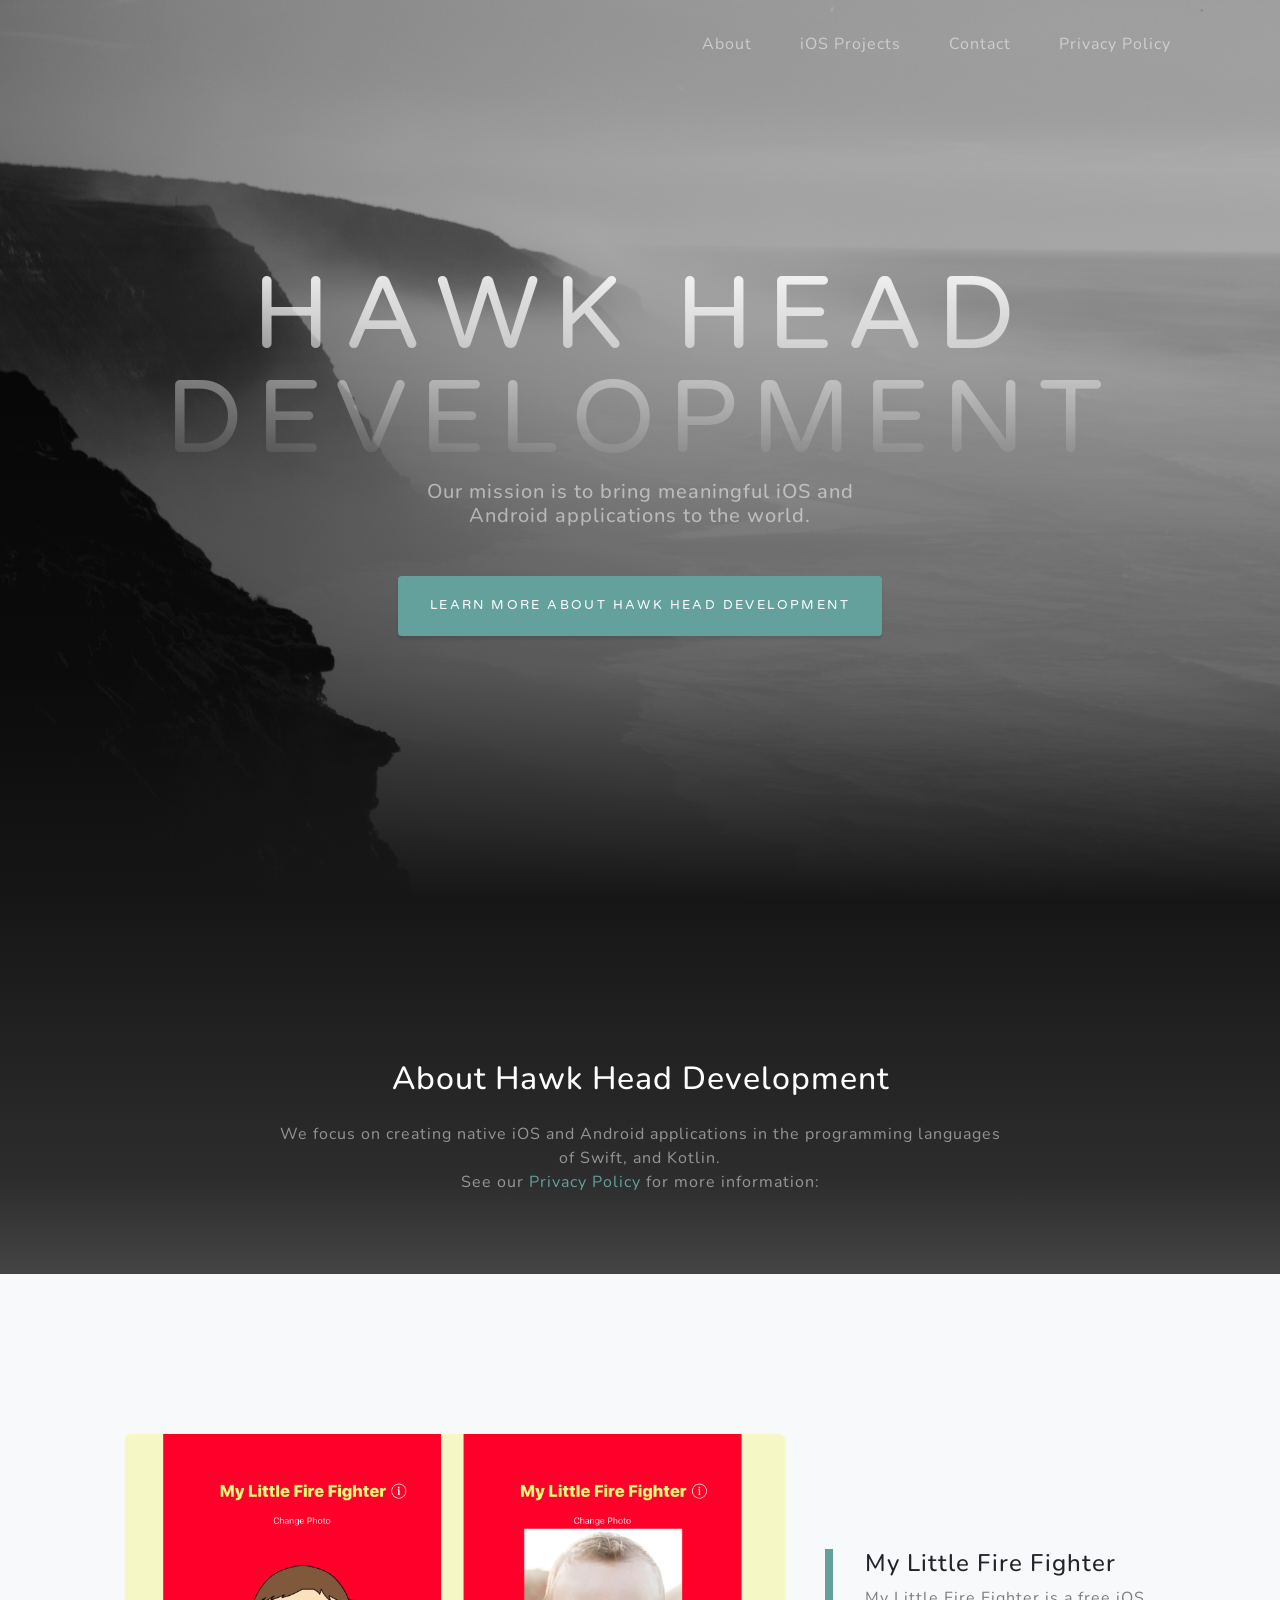
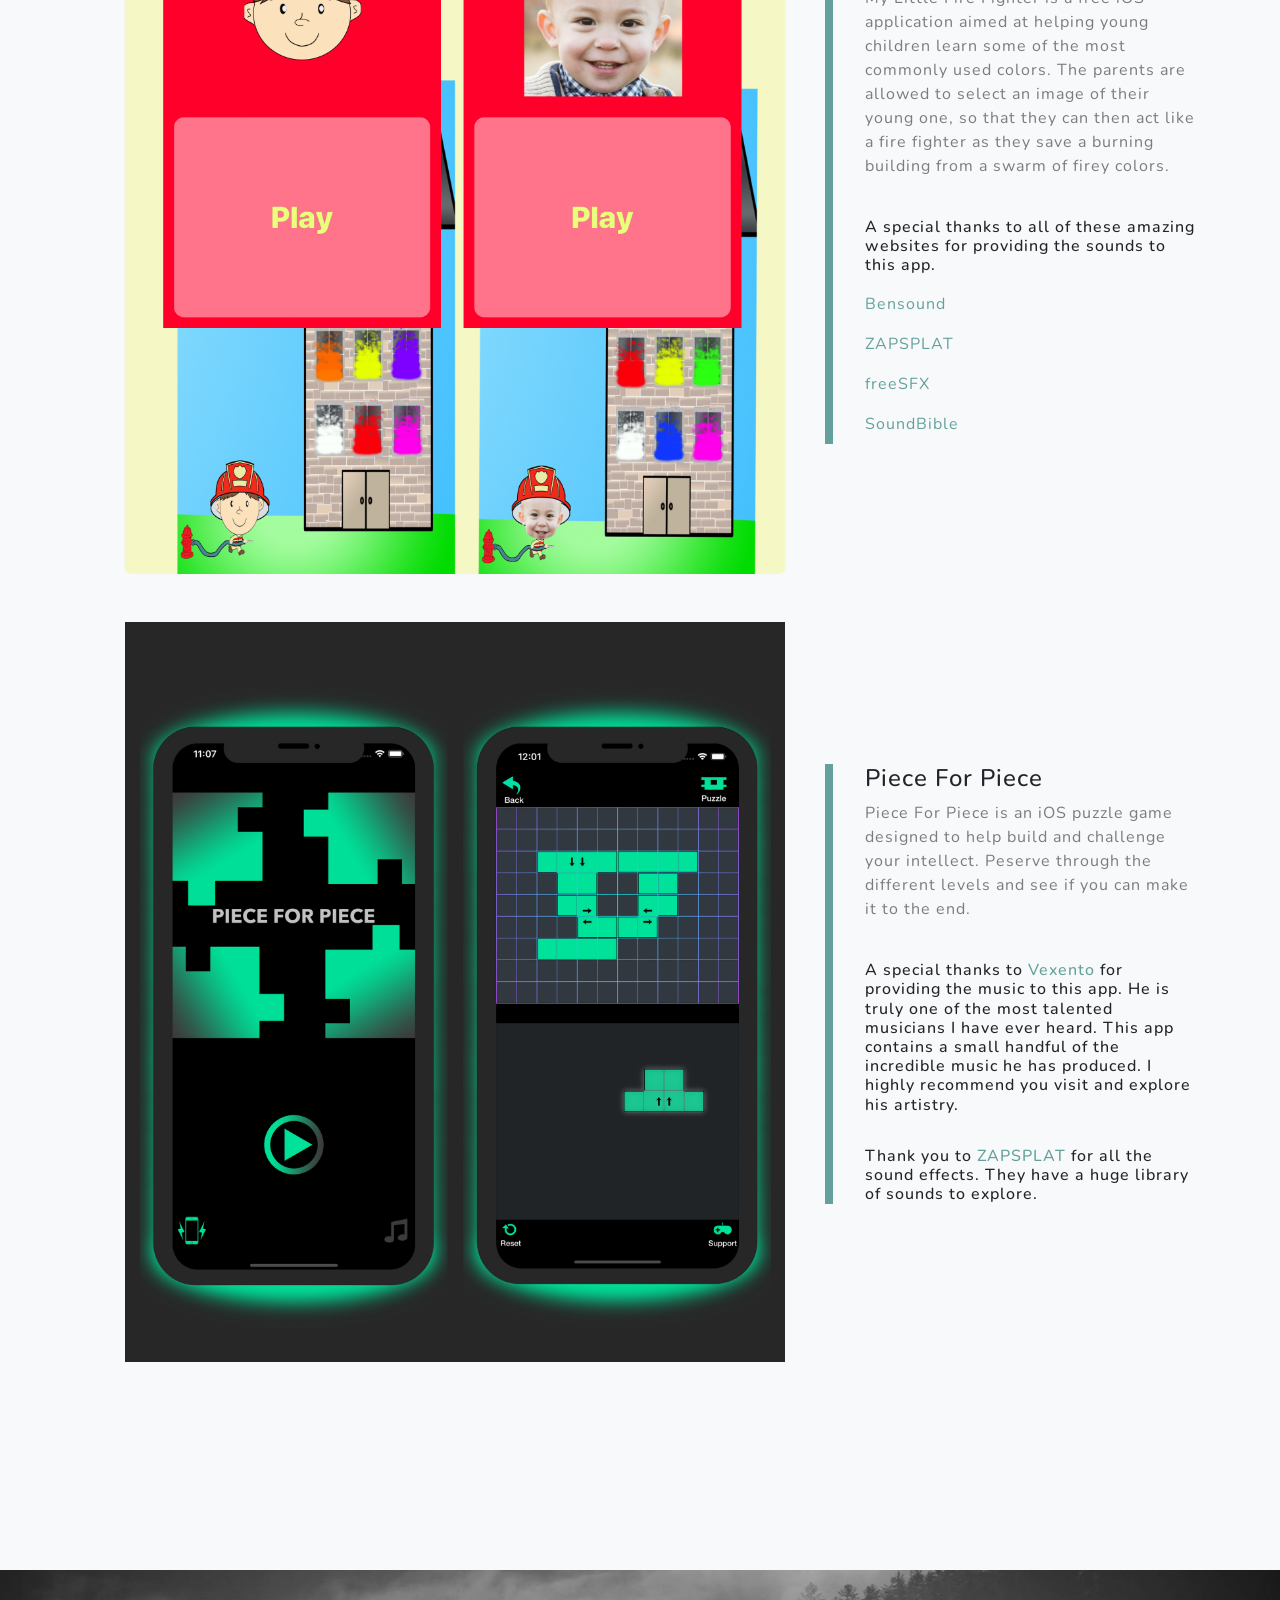
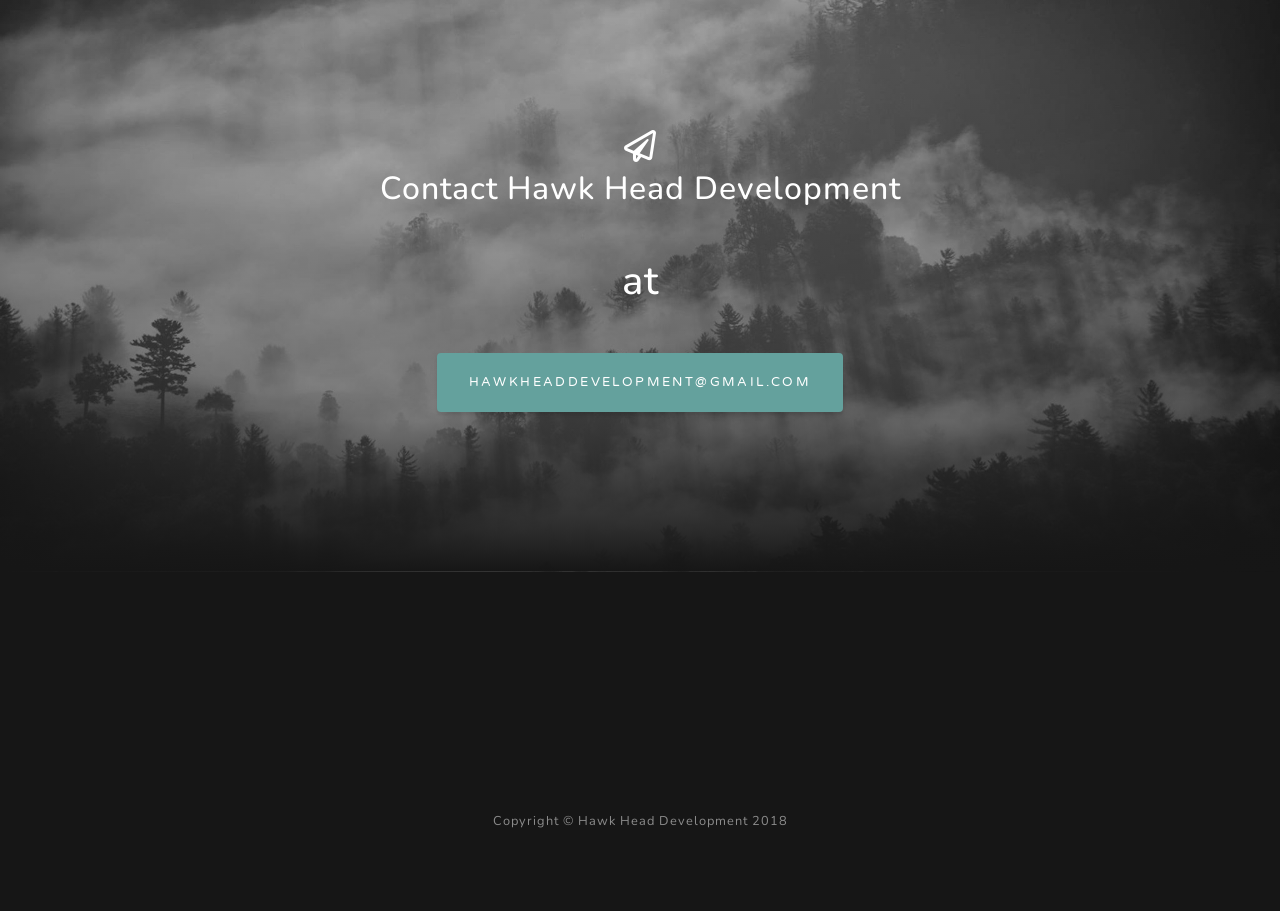
==== commit 3de339a7: "Updates to website to include Piece For Piece" ====
--- a/index.html
+++ b/index.html
@@ -119,6 +119,26 @@
           </div>
         </div>
 
+        <div class="row align-items-center no-gutters mb-4 mb-lg-5">
+          <div class="col-xl-8 col-lg-7">
+            <img class="img-fluid mb-3 mb-lg-0" src="img/PieceForPieceWebDisplay.png" alt="">
+          </div>
+          <div class="col-xl-4 col-lg-5">
+            <div class="featured-text text-center text-lg-left">
+              <h4>Piece For Piece</h4>
+              <p class="text-black-50 mb-0">Piece For Piece is an iOS puzzle game designed to help build and challenge your intellect. Peserve through the different
+                 levels and see if you can make it to the end.
+              </p>
+              <br>
+              <p>
+                <h6>A special thanks to <a target="_blank" href="https://www.youtube.com/user/Vexento">Vexento</a> for providing the music to this app. He is truly one of the most talented musicians I have ever heard.
+                   This app contains a small handful of the incredible music he has produced. I highly recommend you visit and explore his artistry.</h6>
+                <br>
+                <h6>Thank you to <a target="_blank" href="https://www.zapsplat.com">ZAPSPLAT</a> for all the sound effects. They have a huge library of sounds to explore.</h6>
+              </p>
+            </div>
+          </div>
+        </div>
       </div>
     </section>
 
@@ -249,7 +269,7 @@
 
       function sendEmail()
       {
-        //Note in use right now
+        //Not in use right now
         console.log("Send email")
        // window.open("mailto:" + "?subject=" + document.getElementById('emailSubject').innerHTML + "&body=" + document.getElementById('emailBody').innerHTML);
       }
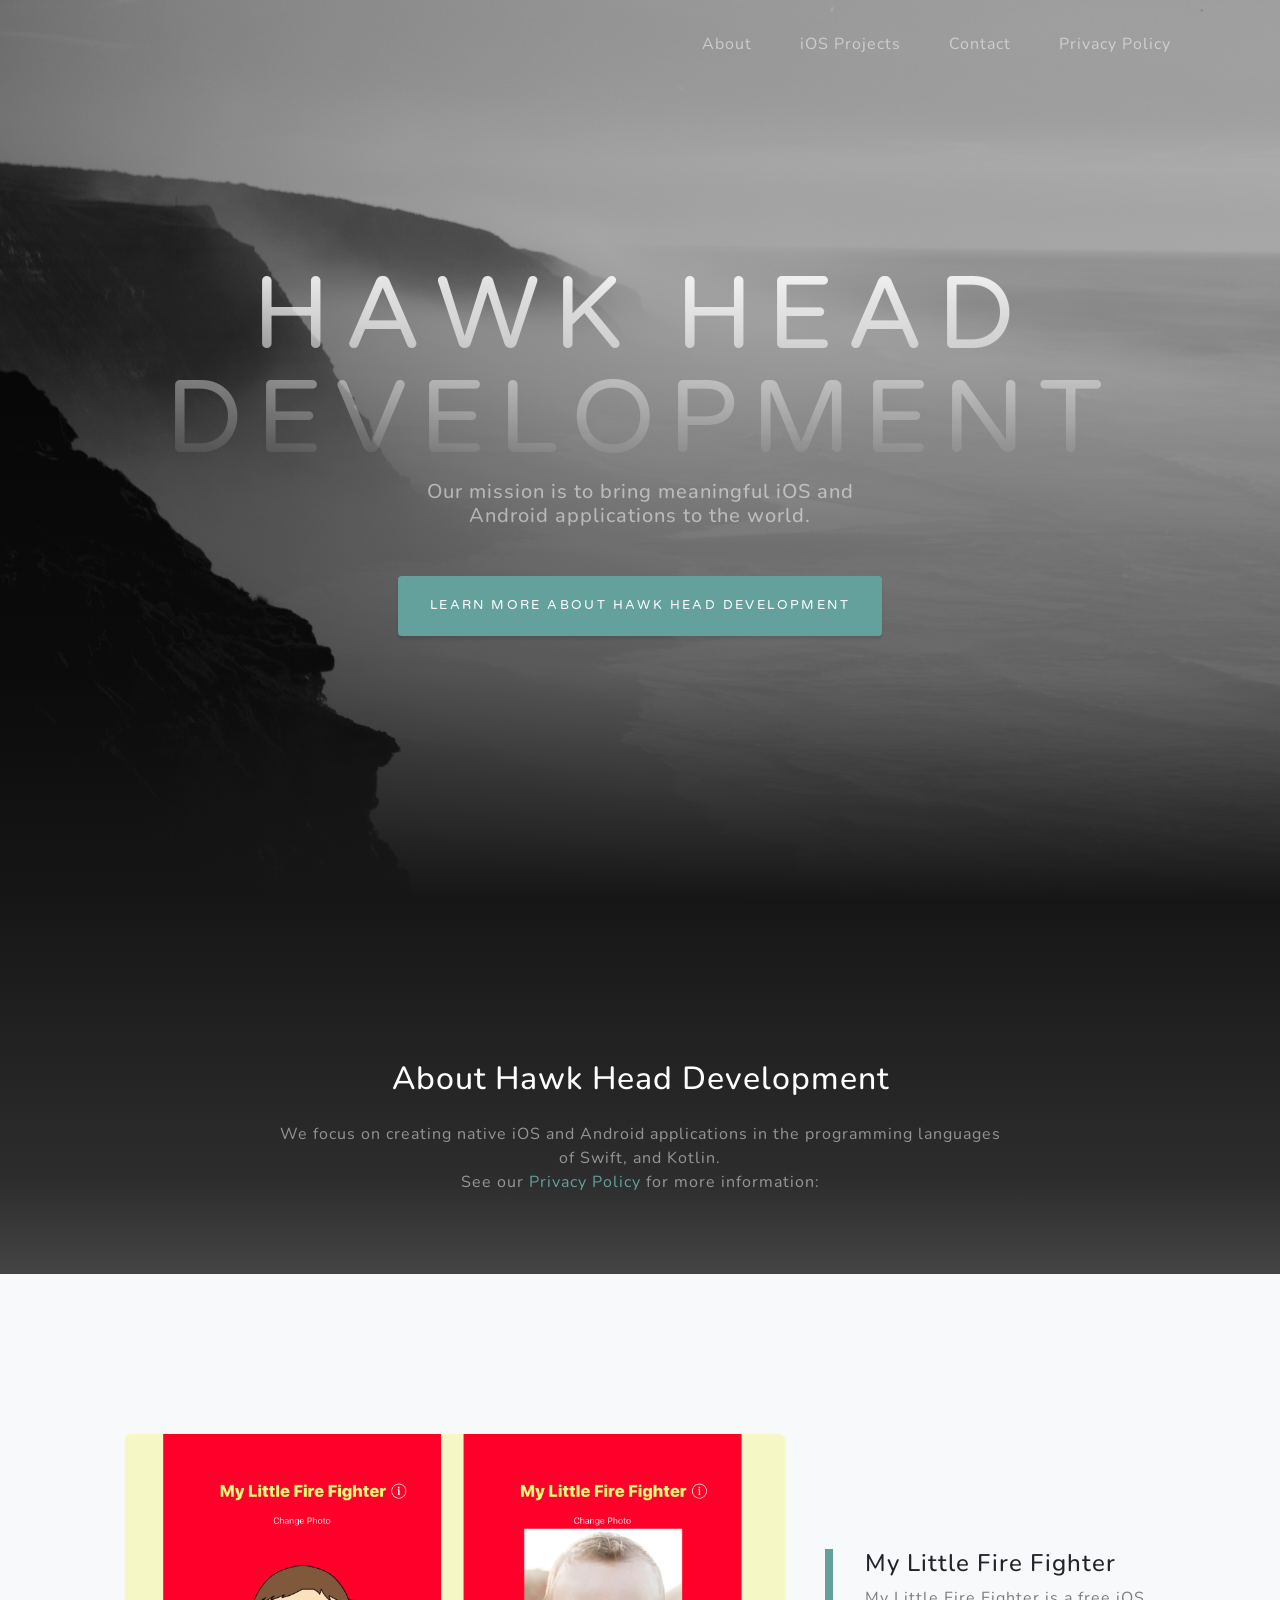
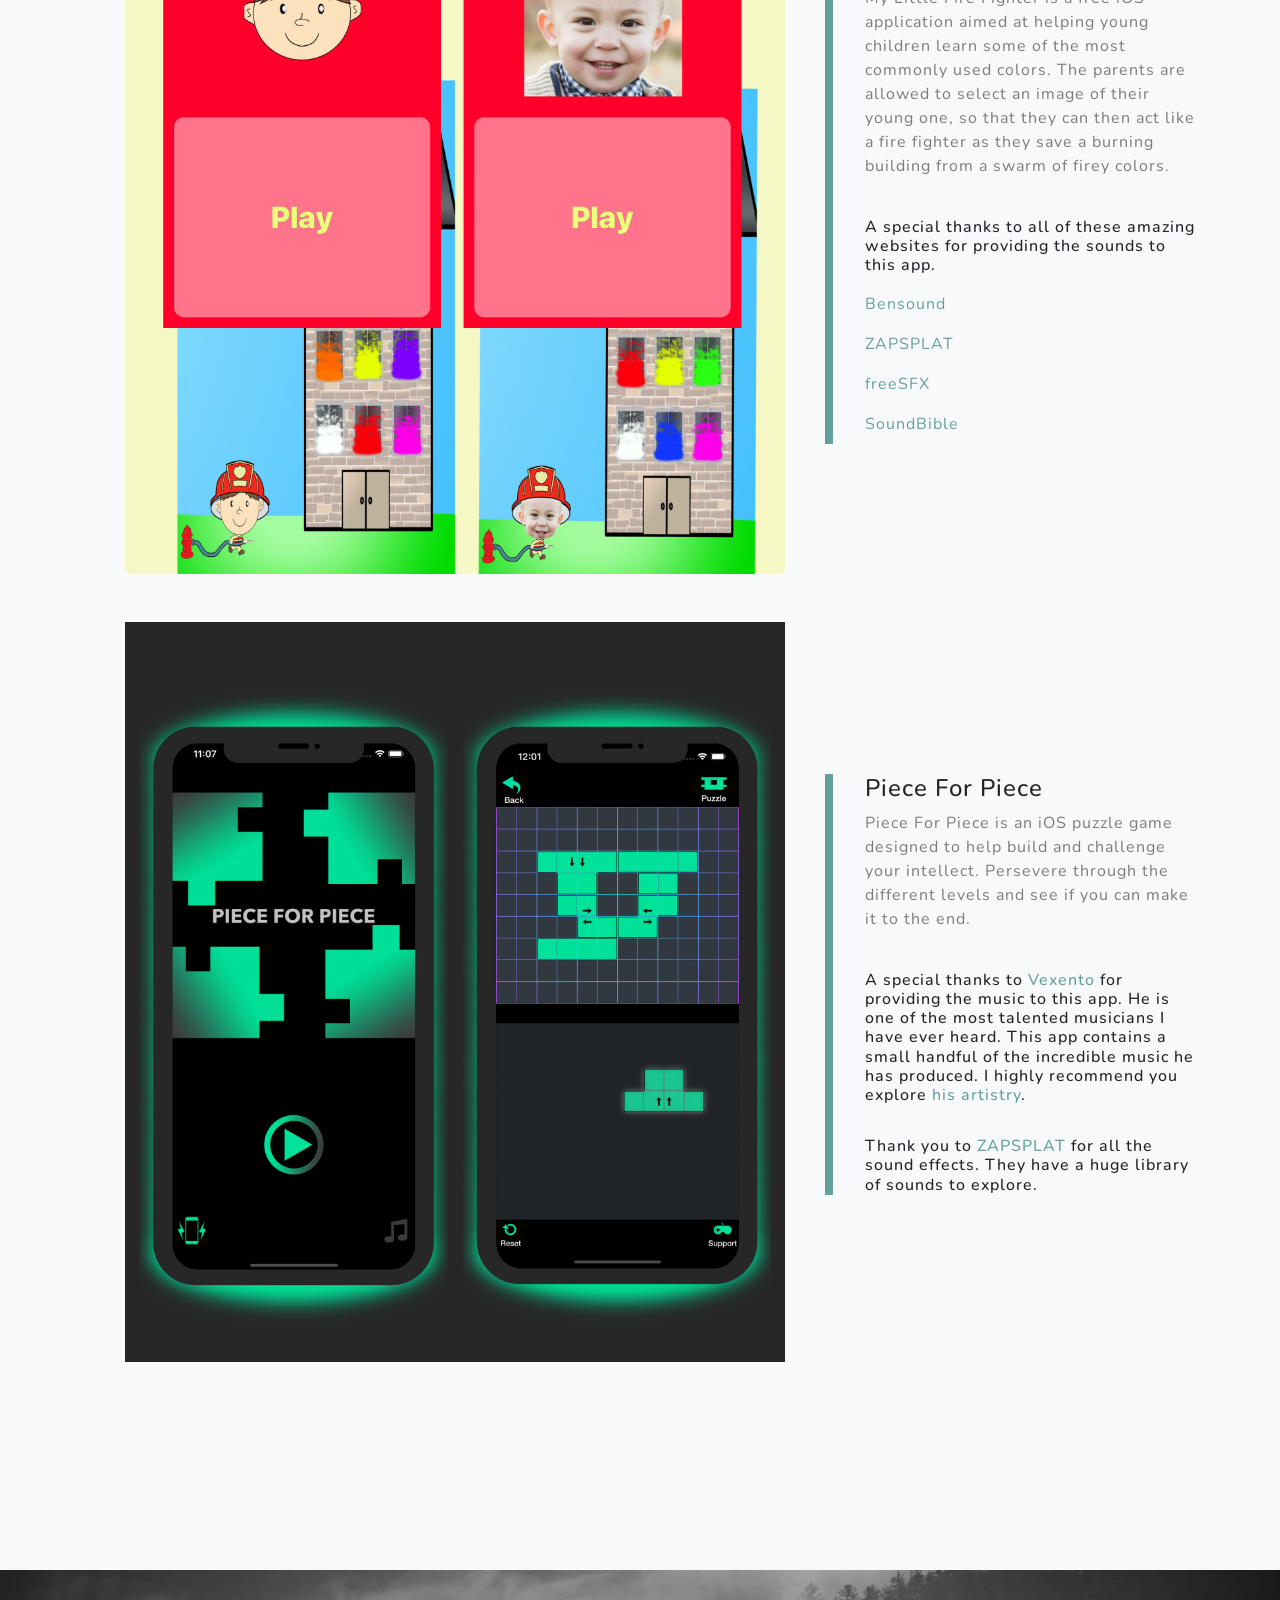
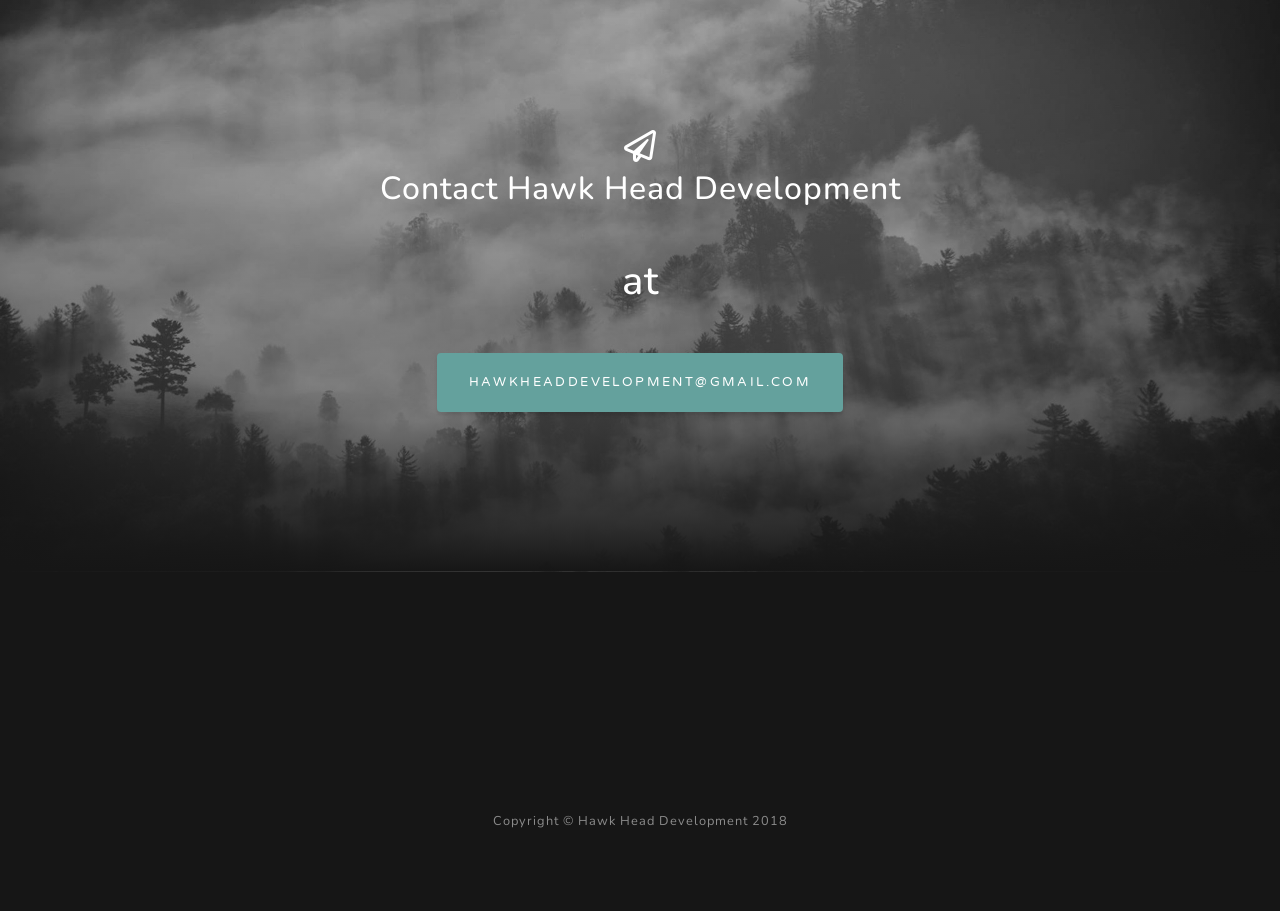
==== commit 2f9c9856: "Spelling corrections" ====
--- a/index.html
+++ b/index.html
@@ -126,13 +126,13 @@
           <div class="col-xl-4 col-lg-5">
             <div class="featured-text text-center text-lg-left">
               <h4>Piece For Piece</h4>
-              <p class="text-black-50 mb-0">Piece For Piece is an iOS puzzle game designed to help build and challenge your intellect. Peserve through the different
+              <p class="text-black-50 mb-0">Piece For Piece is an iOS puzzle game designed to help build and challenge your intellect. Persevere through the different
                  levels and see if you can make it to the end.
               </p>
               <br>
               <p>
-                <h6>A special thanks to <a target="_blank" href="https://www.youtube.com/user/Vexento">Vexento</a> for providing the music to this app. He is truly one of the most talented musicians I have ever heard.
-                   This app contains a small handful of the incredible music he has produced. I highly recommend you visit and explore his artistry.</h6>
+                <h6>A special thanks to <a target="_blank" href="https://www.youtube.com/user/Vexento">Vexento</a> for providing the music to this app. He is one of the most talented musicians I have ever heard.
+                   This app contains a small handful of the incredible music he has produced. I highly recommend you explore <a target="_blank" href="https://www.youtube.com/user/Vexento">his artistry</a>.</h6>
                 <br>
                 <h6>Thank you to <a target="_blank" href="https://www.zapsplat.com">ZAPSPLAT</a> for all the sound effects. They have a huge library of sounds to explore.</h6>
               </p>
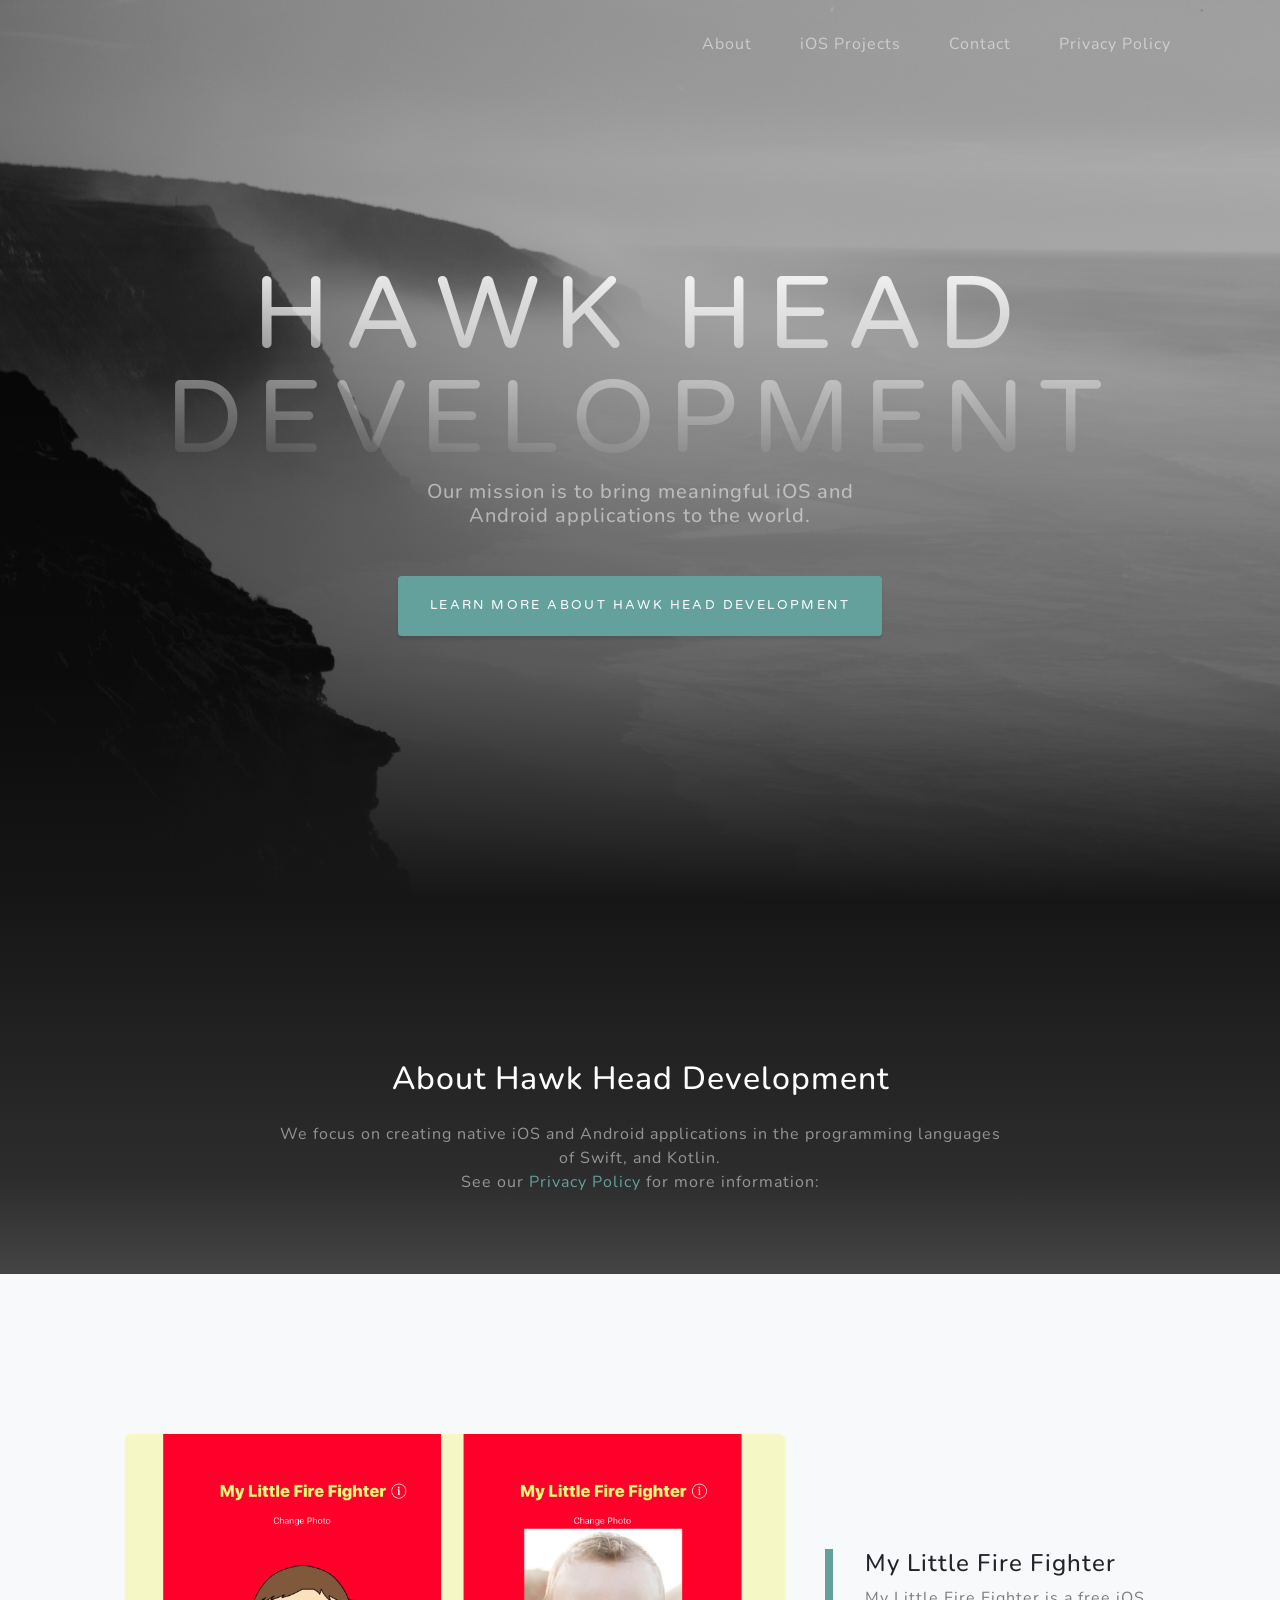
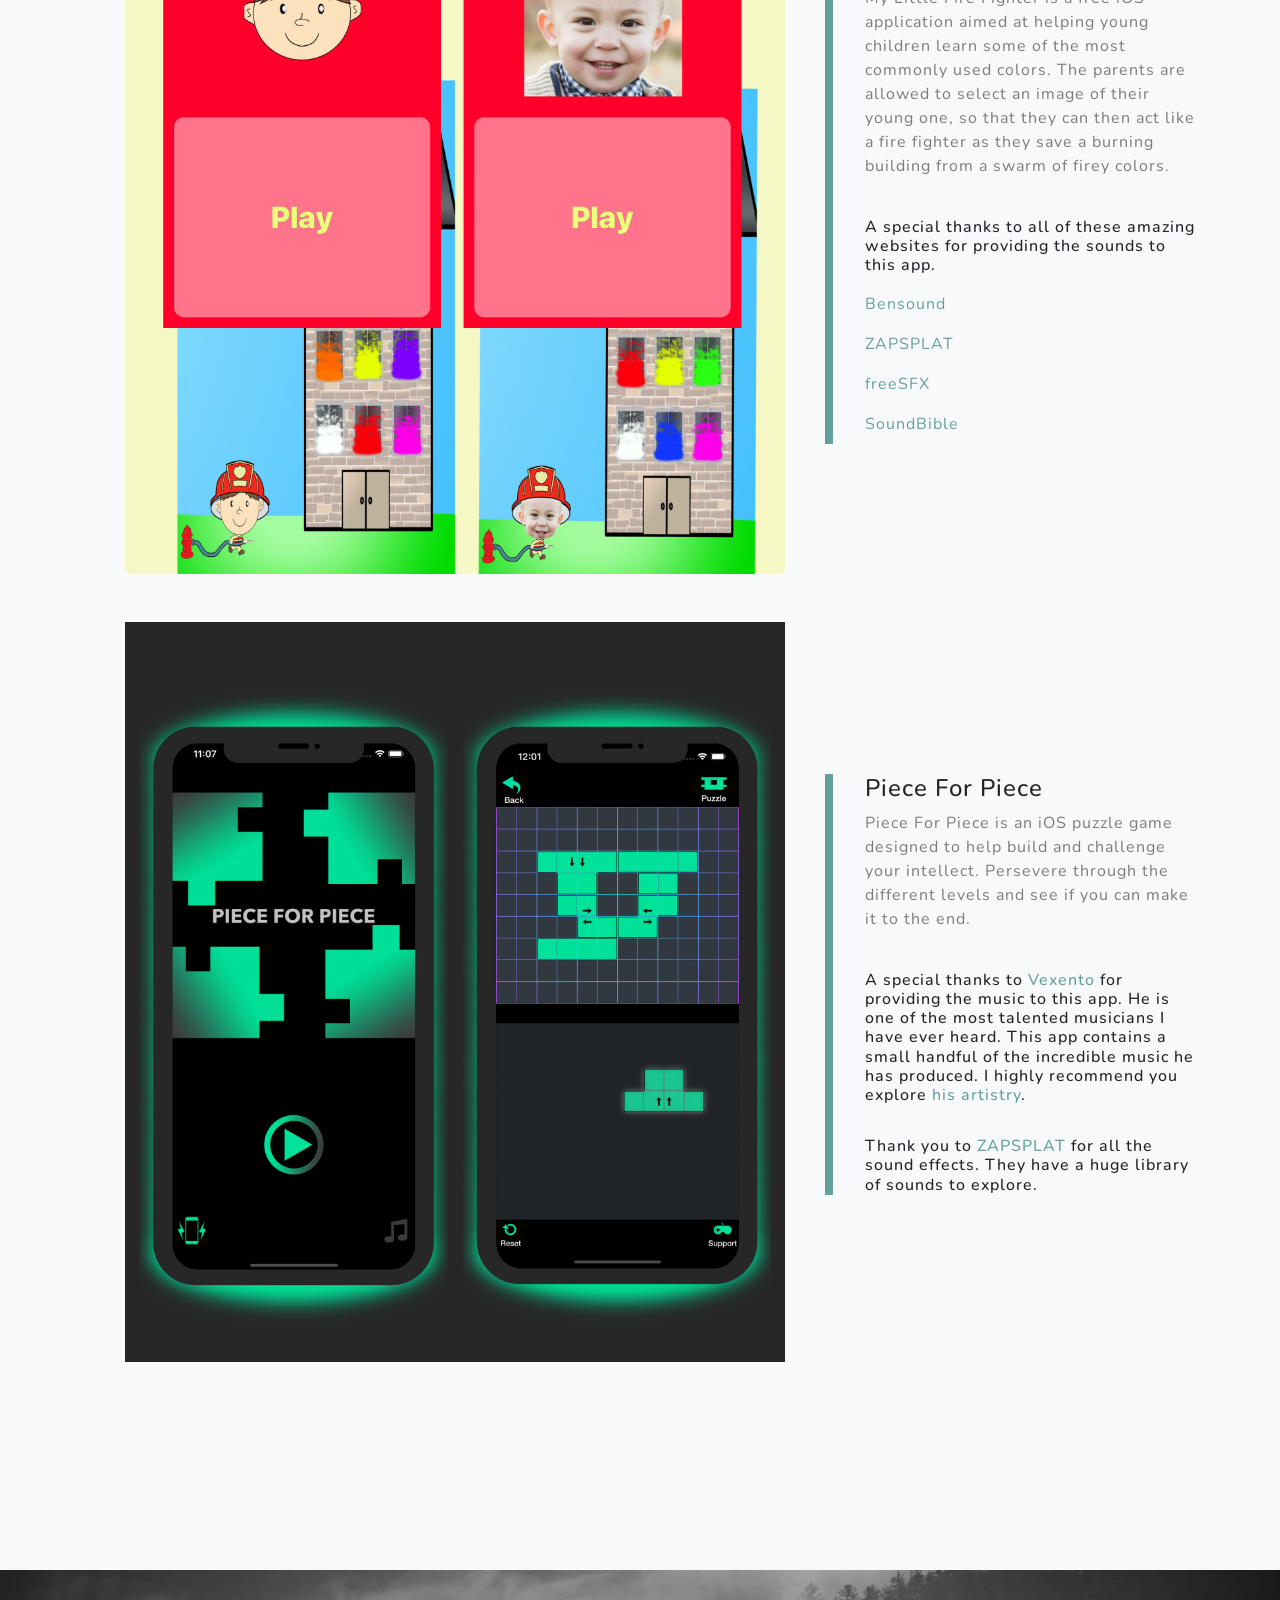
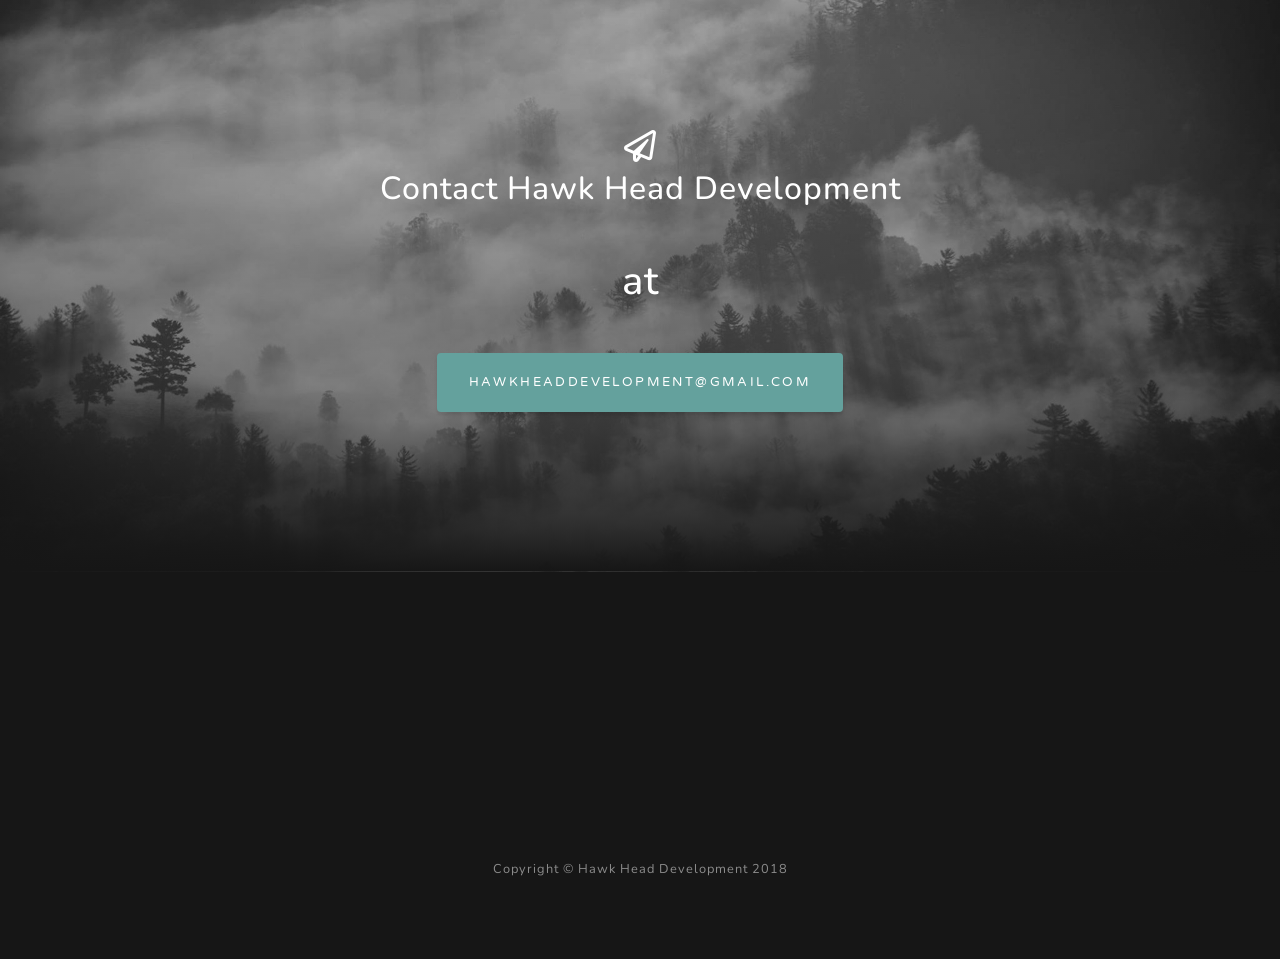
==== commit 47d96cbb: "Modifications for send email on button click" ====
--- a/index.html
+++ b/index.html
@@ -191,7 +191,7 @@
             <i class="far fa-paper-plane fa-2x mb-2 text-white"></i>
             <h2 class="text-white mb-5">Contact Hawk Head Development</h2>
             <h1 class="text-white mb-5">at</h1>
-            <div class="btn btn-primary mx-auto">hawkheaddevelopment@gmail.com</div>
+            <div class="btn btn-primary mx-auto"><a class="text-white mb-5" href="mailto:hawkheaddevelopment@gmail.com">hawkheaddevelopment@gmail.com</div>
             <!--
             <form onsubmit="sendEmail()"  enctype="text/plain">
               <input placeholder="Enter subject..." class="form-control mr-0 mr-sm-2 mb-3 mb-sm-0" cols="30" id="emailSubject"/>
@@ -271,6 +271,7 @@
       {
         //Not in use right now
         console.log("Send email")
+        
        // window.open("mailto:" + "?subject=" + document.getElementById('emailSubject').innerHTML + "&body=" + document.getElementById('emailBody').innerHTML);
       }
     
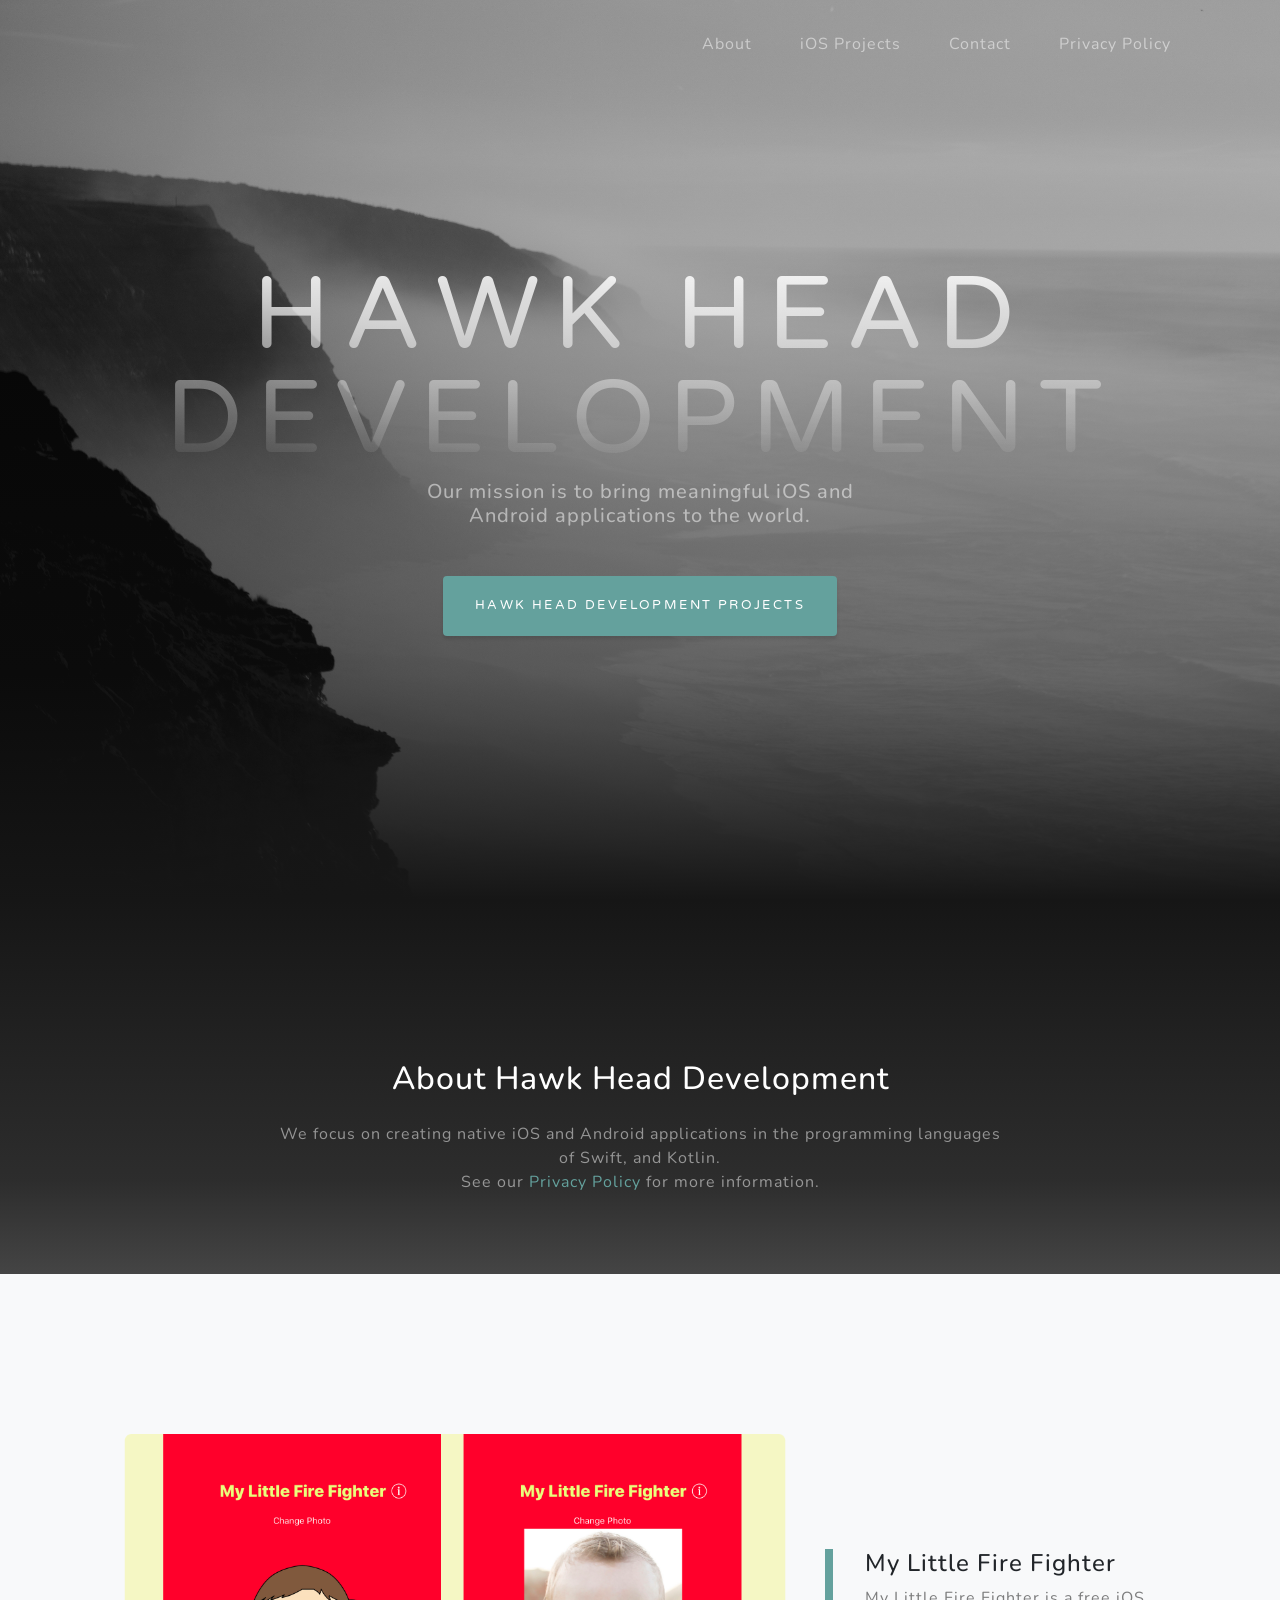
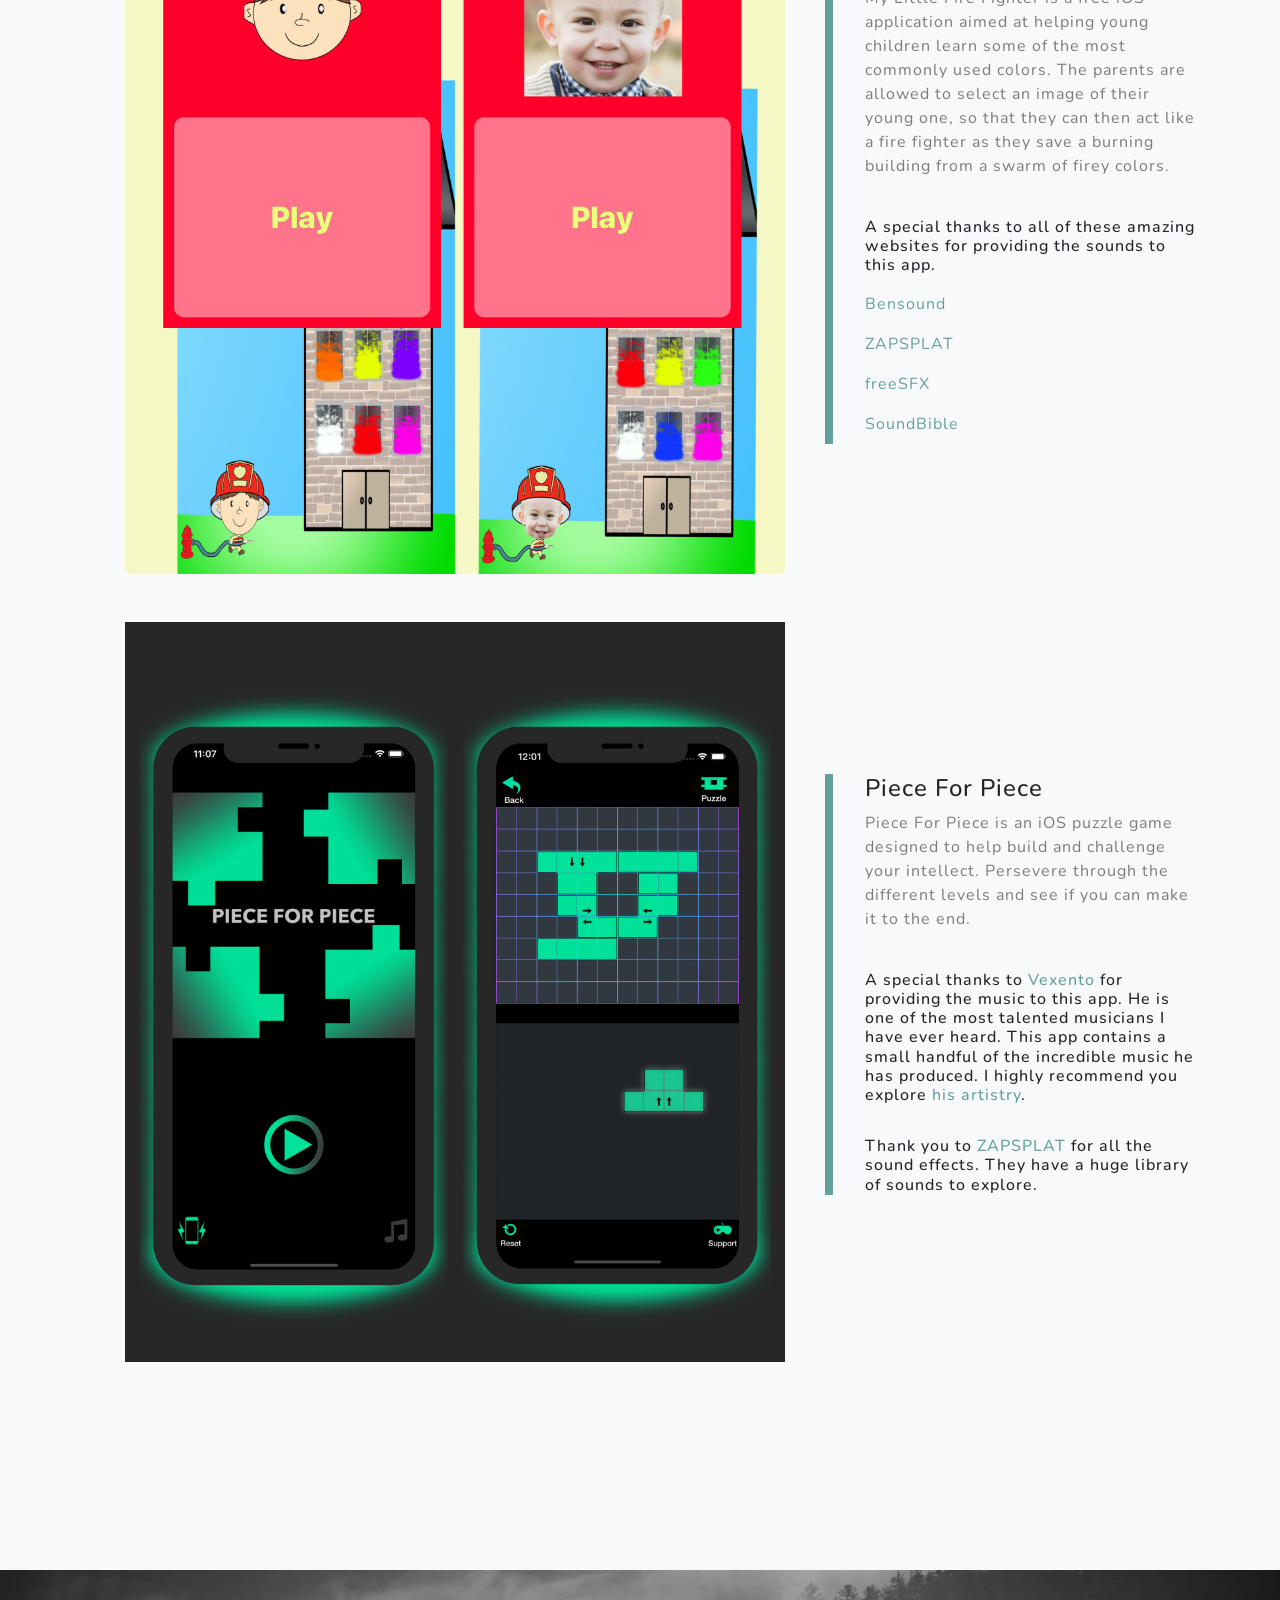
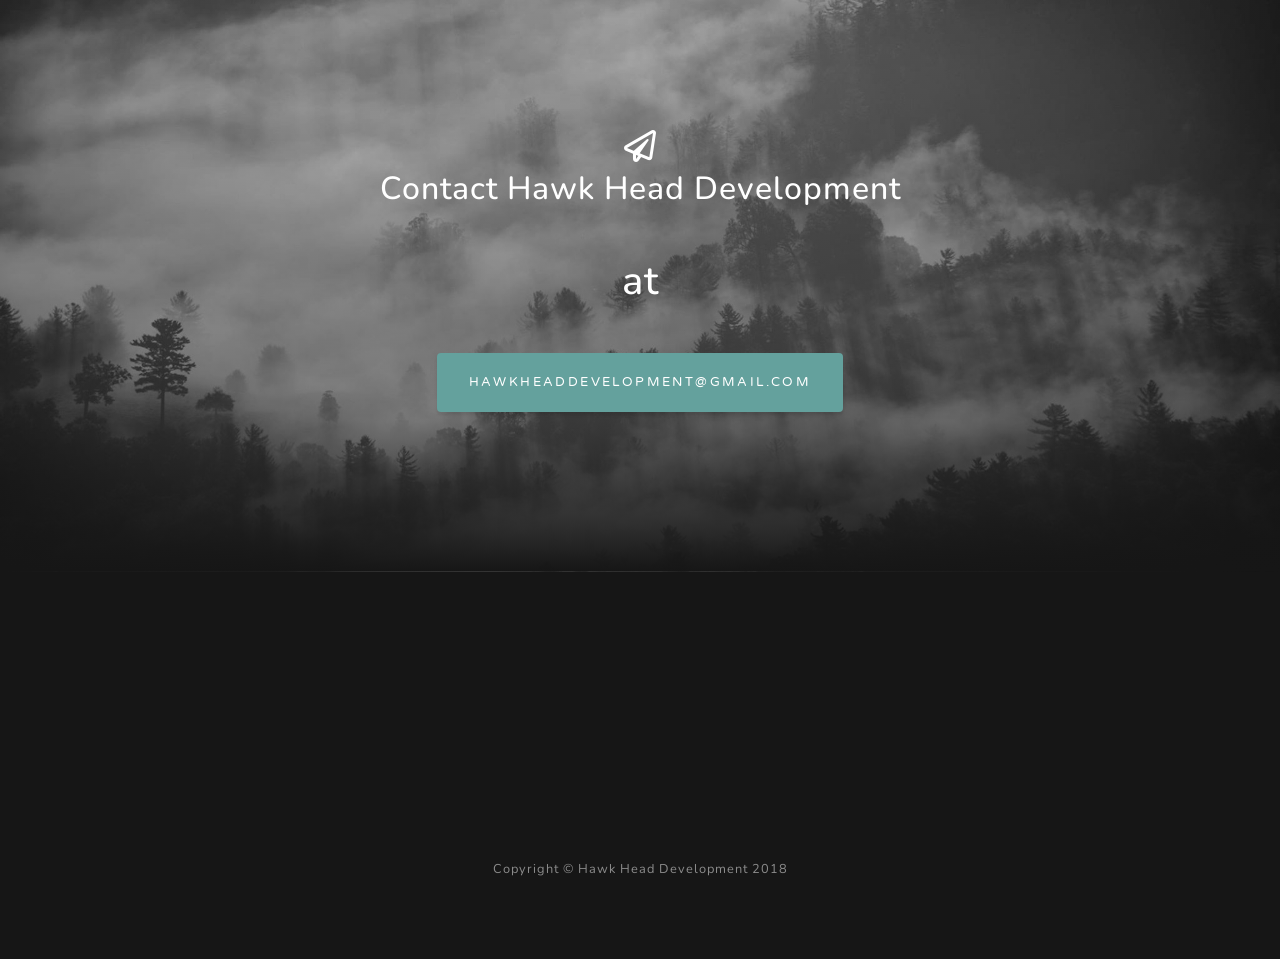
==== commit b182b43d: "Css changes for mobile device support. Still not able to solve the Bootstrap d-Flex CSS class issue." ====
--- a/index.html
+++ b/index.html
@@ -61,7 +61,7 @@
         <div class="mx-auto text-center">
           <h1 class="mx-auto my-0 text-uppercase">Hawk Head Development</h1>
           <h2 class="text-white-50 mx-auto mt-2 mb-5">Our mission is to bring meaningful iOS and Android applications to the world.</h2>
-          <a href="#about" class="btn btn-primary js-scroll-trigger">Learn more about Hawk Head Development</a>
+          <a href="#iosProjects" class="btn btn-primary js-scroll-trigger">Hawk Head Development Projects</a>
         </div>
       </div>
     </header>
@@ -74,7 +74,7 @@
             <h2 class="text-white mb-4">About Hawk Head Development</h2>
             <p class="text-white-50"> 
               We focus on creating native iOS and Android applications in the programming languages of Swift, and Kotlin.
-              <br> See our <a href="privacy_policy.html">Privacy Policy</a> for more information:   
+              <br> See our <a href="privacy_policy.html">Privacy Policy</a> for more information.   
             </p>
           </div>
         </div>
--- a/css/grayscale.min.css
+++ b/css/grayscale.min.css
@@ -2,4 +2,307 @@
  * Start Bootstrap - Grayscale v5.0.1 (https://startbootstrap.com/template-overviews/grayscale)
  * Copyright 2013-2018 Start Bootstrap
  * Licensed under MIT (https://github.com/BlackrockDigital/startbootstrap-grayscale/blob/master/LICENSE)
- */#mainNav{min-height:56px;background-color:#fff}#mainNav .navbar-toggler{font-size:80%;padding:.75rem;color:#64a19d;border:1px solid #64a19d}#mainNav .navbar-toggler:focus{outline:0}#mainNav .navbar-brand{color:#161616;font-weight:700;padding:.9rem 0}#mainNav .navbar-nav .nav-item:hover{color:fade(white,80%);outline:0;background-color:transparent}#mainNav .navbar-nav .nav-item:active,#mainNav .navbar-nav .nav-item:focus{outline:0;background-color:transparent}@media (min-width:992px){#mainNav{padding-top:0;padding-bottom:0;border-bottom:none;background-color:transparent;transition:background-color .3s ease-in-out}#mainNav .navbar-brand{padding:.5rem 0;color:rgba(255,255,255,.5)}#mainNav .nav-link{transition:none;padding:2rem 1.5rem;color:rgba(255,255,255,.5)}#mainNav .nav-link:hover{color:rgba(255,255,255,.75)}#mainNav .nav-link:active{color:#fff}#mainNav.navbar-shrink{background-color:#fff}#mainNav.navbar-shrink .navbar-brand{color:#161616}#mainNav.navbar-shrink .nav-link{color:#161616;padding:1.5rem 1.5rem 1.25rem;border-bottom:.25rem solid transparent}#mainNav.navbar-shrink .nav-link:hover{color:#64a19d}#mainNav.navbar-shrink .nav-link:active{color:#467370}#mainNav.navbar-shrink .nav-link.active{color:#64a19d;outline:0;border-bottom:.25rem solid #64a19d}}.masthead{position:relative;width:100%;height:auto;min-height:35rem;padding:15rem 0;background:linear-gradient(to bottom,rgba(22,22,22,.1) 0,rgba(22,22,22,.5) 75%,#161616 100%),url(../img/bg-masthead.jpg);background-position:center;background-repeat:no-repeat;background-attachment:scroll;background-size:cover}.masthead h1{font-family:'Varela Round';font-size:2.5rem;line-height:2.5rem;letter-spacing:.8rem;background:-webkit-linear-gradient(rgba(255,255,255,.9),rgba(255,255,255,0));-webkit-text-fill-color:transparent;-webkit-background-clip:text}.masthead h2{max-width:20rem;font-size:1rem}@media (min-width:768px){.masthead h1{font-size:4rem;line-height:4rem}}@media (min-width:992px){.masthead{height:100vh;padding:0}.masthead h1{font-size:6.5rem;line-height:6.5rem;letter-spacing:.8rem}.masthead h2{max-width:30rem;font-size:1.25rem}}.btn{box-shadow:0 .1875rem .1875rem 0 rgba(0,0,0,.1)!important;padding:1.25rem 2rem;font-family:'Varela Round';font-size:80%;text-transform:uppercase;letter-spacing:.15rem;border:0}.btn-primary{background-color:#64a19d}.btn-primary:hover{background-color:#4f837f}.btn-primary:focus{background-color:#4f837f;color:#fff}.btn-primary:active{background-color:#467370!important}.about-section{padding-top:10rem;background:linear-gradient(to bottom,#161616 0,rgba(22,22,22,.9) 75%,rgba(22,22,22,.8) 100%)}.about-section p{margin-bottom:5rem}.projects-section{padding:10rem 0}.projects-section .featured-text{padding:2rem}@media (min-width:992px){.projects-section .featured-text{padding:0 0 0 2rem;border-left:.5rem solid #64a19d}}.projects-section .project-text{padding:3rem;font-size:90%}@media (min-width:992px){.projects-section .project-text{padding:5rem}.projects-section .project-text hr{border-color:#64a19d;border-width:.25rem;width:30%}}.signup-section{padding:10rem 0;background:linear-gradient(to bottom,rgba(22,22,22,.1) 0,rgba(22,22,22,.5) 75%,#161616 100%),url(../img/bg-signup.jpg);background-position:center;background-repeat:no-repeat;background-attachment:scroll;background-size:cover}.signup-section .form-inline input{box-shadow:0 .1875rem .1875rem 0 rgba(0,0,0,.1)!important;padding:1.25rem 2rem;height:auto;font-family:'Varela Round';font-size:80%;text-transform:uppercase;letter-spacing:.15rem;border:0}.contact-section{padding:5rem 0 0}.contact-section .card{border:0;border-bottom:.25rem solid #64a19d}.contact-section .card h4{font-size:.8rem;font-family:'Varela Round';text-transform:uppercase;letter-spacing:.15rem}.contact-section .card hr{border-color:#64a19d;border-width:.25rem;width:3rem}.contact-section .social{margin-top:5rem}.contact-section .social a{text-align:center;height:3rem;width:3rem;background:rgba(255,255,255,.1);border-radius:100%;line-height:3rem;color:rgba(255,255,255,.3)}.contact-section .social a:hover{color:rgba(255,255,255,.5)}.contact-section .social a:active{color:#fff}body{font-family:Nunito;letter-spacing:.0625em}a{color:#64a19d}a:focus,a:hover{text-decoration:none;color:#3c6360}.bg-black{background-color:#161616!important}.bg-primary{background-color:#64a19d!important}.text-primary{color:#64a19d!important}footer{padding:5rem 0}+ */
+ #mainNav
+{
+     min-height:56px;
+     background-color:#fff
+}
+#mainNav .navbar-toggler
+{
+     font-size:80%;
+     padding:.75rem;
+     color:#64a19d;
+     border:1px solid #64a19d
+}
+#mainNav .navbar-toggler:focus
+{
+     outline:0
+}
+#mainNav .navbar-brand
+{
+     color:#161616;
+     font-weight:700;
+     padding:.9rem 0
+}
+#mainNav .navbar-nav .nav-item:hover
+{
+    color:fade(white,80%);
+    outline:0;
+    background-color:transparent
+}
+
+#mainNav .navbar-nav .nav-item:active,#mainNav .navbar-nav .nav-item:focus
+{
+    outline:0;
+    background-color:transparent
+}
+@media (min-width:992px)
+{
+    #mainNav
+    {
+        padding-top:0;
+        padding-bottom:0;
+        border-bottom:none;
+        background-color:transparent;
+        transition:background-color .3s ease-in-out
+    }
+    #mainNav .navbar-brand
+    {
+        padding:.5rem 0;
+        color:rgba(255,255,255,.5)
+    }
+    #mainNav .nav-link
+    {
+        transition:none;
+        padding:2rem 1.5rem;
+        color:rgba(255,255,255,.5)
+    }
+    #mainNav .nav-link:hover
+    {
+        color:rgba(255,255,255,.75)
+    }
+    #mainNav .nav-link:active
+    {
+        color:#fff
+    }
+    #mainNav.navbar-shrink
+    {
+        background-color:#fff
+    }
+    #mainNav.navbar-shrink .navbar-brand
+    {
+        color:#161616
+    }
+    #mainNav.navbar-shrink .nav-link
+    {
+        color:#161616;
+        padding:1.5rem 1.5rem 1.25rem;
+        border-bottom:.25rem solid transparent
+    }
+    #mainNav.navbar-shrink .nav-link:hover
+    {
+        color:#64a19d
+    }
+    #mainNav.navbar-shrink .nav-link:active
+    {
+        color:#467370
+    }
+    #mainNav.navbar-shrink .nav-link.active
+    {
+        color:#64a19d;
+        outline:0;
+        border-bottom:.25rem solid #64a19d
+    }
+}
+
+ .masthead
+ {
+     position:relative;
+     width:100%;
+     height:auto;
+     min-height:35rem;
+     padding:15rem 0;
+     background:linear-gradient(to bottom,rgba(22,22,22,.1) 0,rgba(22,22,22,.5) 75%,#161616 100%),url(../img/bg-masthead.jpg);
+     background-position:center;background-repeat:no-repeat;background-attachment:scroll;background-size:cover
+}
+.masthead h1
+{
+    font-family:'Varela Round';
+    font-size:2.5rem;
+    line-height:2.5rem;
+    letter-spacing:.8rem;
+    background:-webkit-linear-gradient(rgba(255,255,255,.9),rgba(255,255,255,0));-webkit-text-fill-color:transparent;
+    -webkit-background-clip:text
+}
+.masthead h2
+{
+    max-width:20rem;font-size:1rem}@media (min-width:768px)
+    {
+        .masthead h1{font-size:4rem;line-height:4rem
+        }
+    }
+    @media (min-width:992px)
+    {
+        .masthead
+        {
+            height:100vh;padding:0
+        }
+    .masthead h1
+    {
+        font-size:6.5rem;
+        line-height:6.5rem;
+        letter-spacing:.8rem
+    }
+    .masthead h2
+    {
+        max-width:30rem;
+        font-size:1.25rem
+    }
+}
+.btn
+{
+    box-shadow:0 .1875rem .1875rem 0 rgba(0,0,0,.1)!important;
+    padding:1.25rem 2rem;
+    font-family:'Varela Round';
+    font-size:80%;
+    text-transform:uppercase;
+    letter-spacing:.15rem;
+    border:0
+}
+.btn-primary
+{
+    background-color:#64a19d
+}
+.btn-primary:hover
+{
+    background-color:#4f837f
+}
+.btn-primary:focus
+{
+    background-color:#4f837f;
+    color:#fff
+}
+.btn-primary:active
+{
+    background-color:#467370!important
+}
+    
+.about-section
+{
+    padding-top:10rem;
+    background:linear-gradient(to bottom,#161616 0,rgba(22,22,22,.9) 75%,rgba(22,22,22,.8) 100%)
+}
+.about-section p
+{
+    margin-bottom:5rem
+}
+.projects-section
+{
+    padding:10rem 0
+}
+.projects-section .featured-text
+{
+    padding:2rem
+}
+@media (min-width:992px)
+{
+    .projects-section .featured-text
+    {
+        padding:0 0 0 2rem;
+        border-left:.5rem solid #64a19d
+    }
+}
+.projects-section .project-text
+{
+    padding:3rem;
+    font-size:90%
+}
+@media (min-width:992px)
+{
+    .projects-section .project-text
+    {
+        padding:5rem
+    }
+    .projects-section .project-text hr
+    {
+        border-color:#64a19d;
+        border-width:.25rem;
+        width:30%
+    }
+}
+.signup-section
+{
+    padding:10rem 0;
+    background:linear-gradient(to bottom,rgba(22,22,22,.1) 0,rgba(22,22,22,.5) 75%,#161616 100%),url(../img/bg-signup.jpg);
+    background-position:center;
+    background-repeat:no-repeat;
+    background-attachment:scroll;
+    background-size:cover
+}
+.signup-section .form-inline input
+{
+    box-shadow:0 .1875rem .1875rem 0 rgba(0,0,0,.1)!important;
+    padding:1.25rem 2rem;
+    height:auto;
+    font-family:'Varela Round';
+    font-size:80%;
+    text-transform:uppercase;
+    letter-spacing:.15rem;border:0
+}
+.contact-section
+{
+    padding:5rem 0 0
+}
+.contact-section .card
+{
+    border:0;border-bottom:.25rem solid #64a19d
+}
+.contact-section .card h4
+{
+    font-size:.8rem;
+    font-family:'Varela Round';
+    text-transform:uppercase;
+    letter-spacing:.15rem
+}
+.contact-section .card hr
+{
+    border-color:#64a19d;
+    border-width:.25rem;
+    width:3rem
+}
+.contact-section .social
+{
+    margin-top:5rem
+}
+.contact-section .social a
+{
+    text-align:center;
+    height:3rem;
+    width:3rem;
+    background:rgba(255,255,255,.1);
+    border-radius:100%;
+    line-height:3rem;
+    color:rgba(255,255,255,.3)
+}
+.contact-section .social a:hover
+{
+    color:rgba(255,255,255,.5)
+}
+.contact-section.social a:active
+{
+    color:#fff
+}
+body
+{
+    font-family:Nunito;
+    letter-spacing:.0625em;
+    overflow-x: hidden;
+    padding: 0px;
+    margin: 0px;
+}
+a
+{
+    color:#64a19d
+}
+a:focus,a:hover
+{
+    text-decoration:none;
+    color:#3c6360
+}
+.bg-black
+{
+    background-color:#161616!important
+}
+.bg-primary
+{
+    background-color:#64a19d!important
+}
+.text-primary
+{
+    color:#64a19d!important
+}
+footer
+{
+    padding:5rem 0
+}
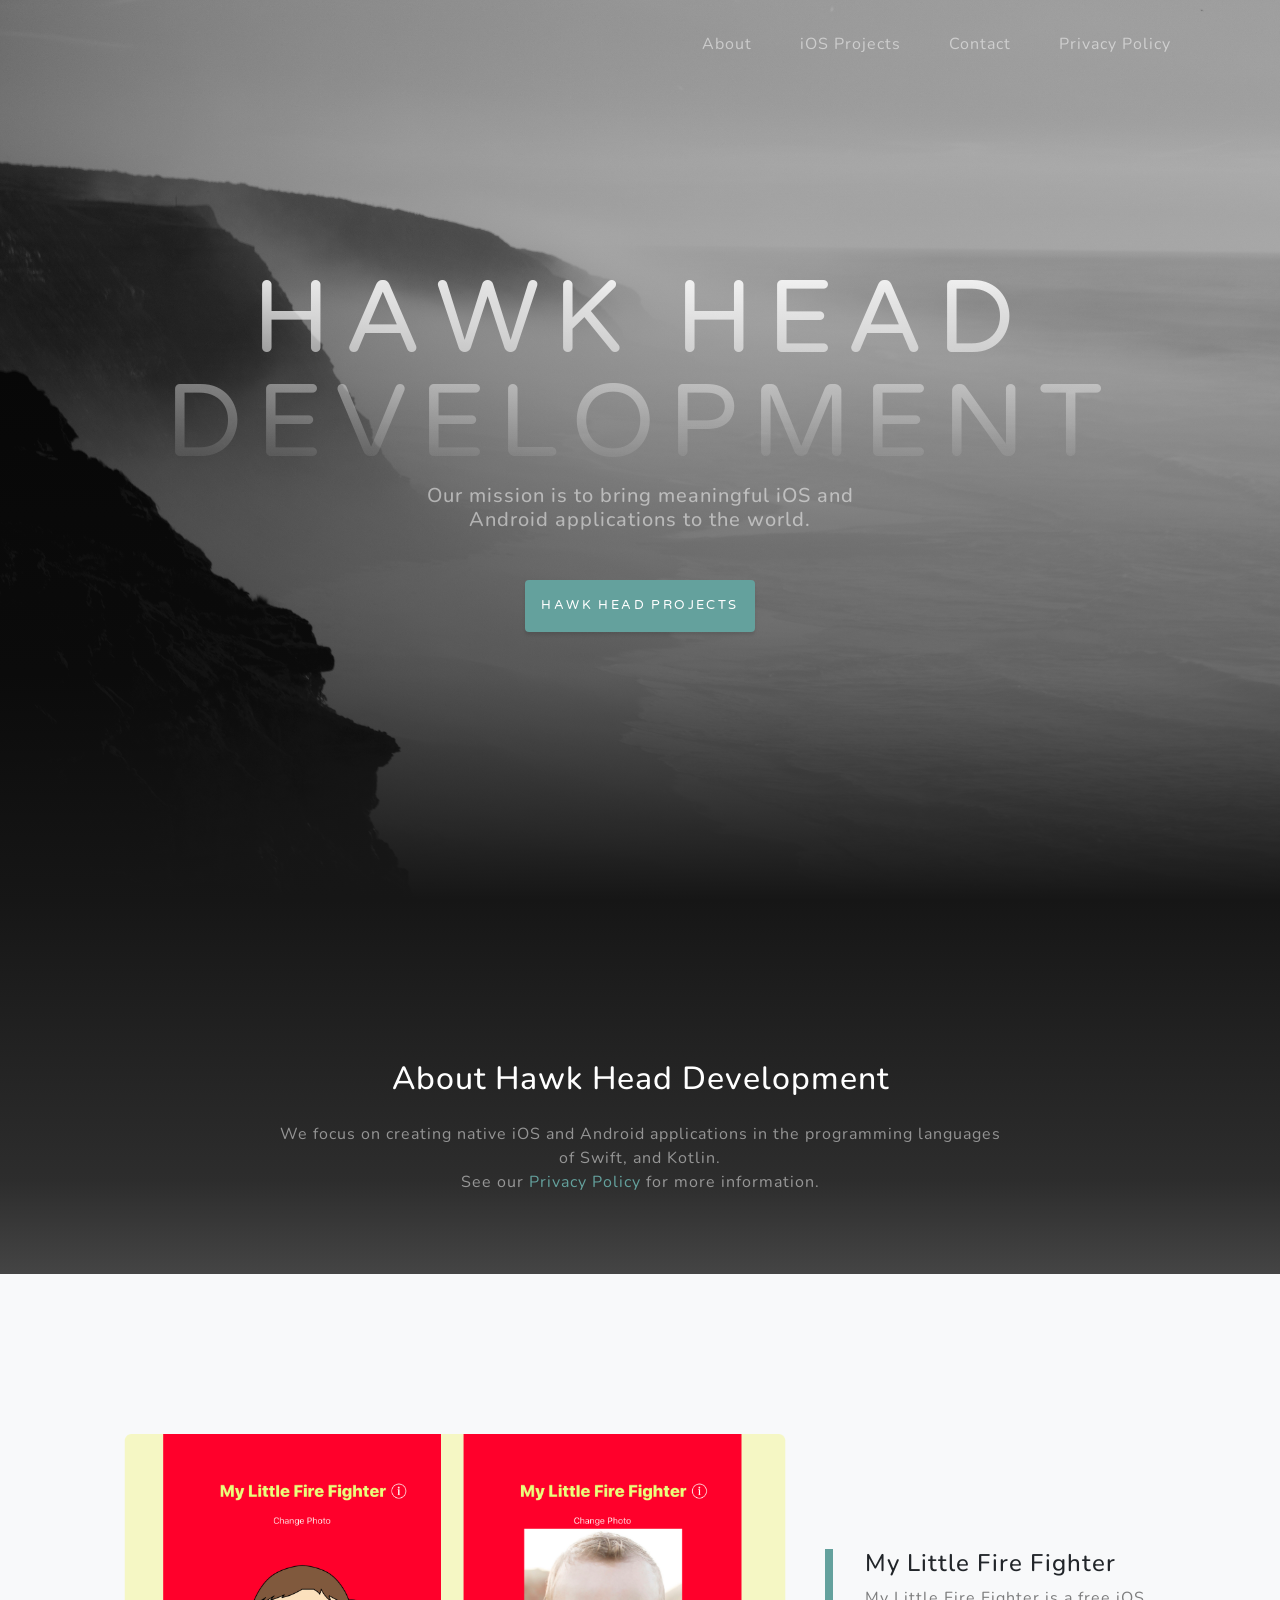
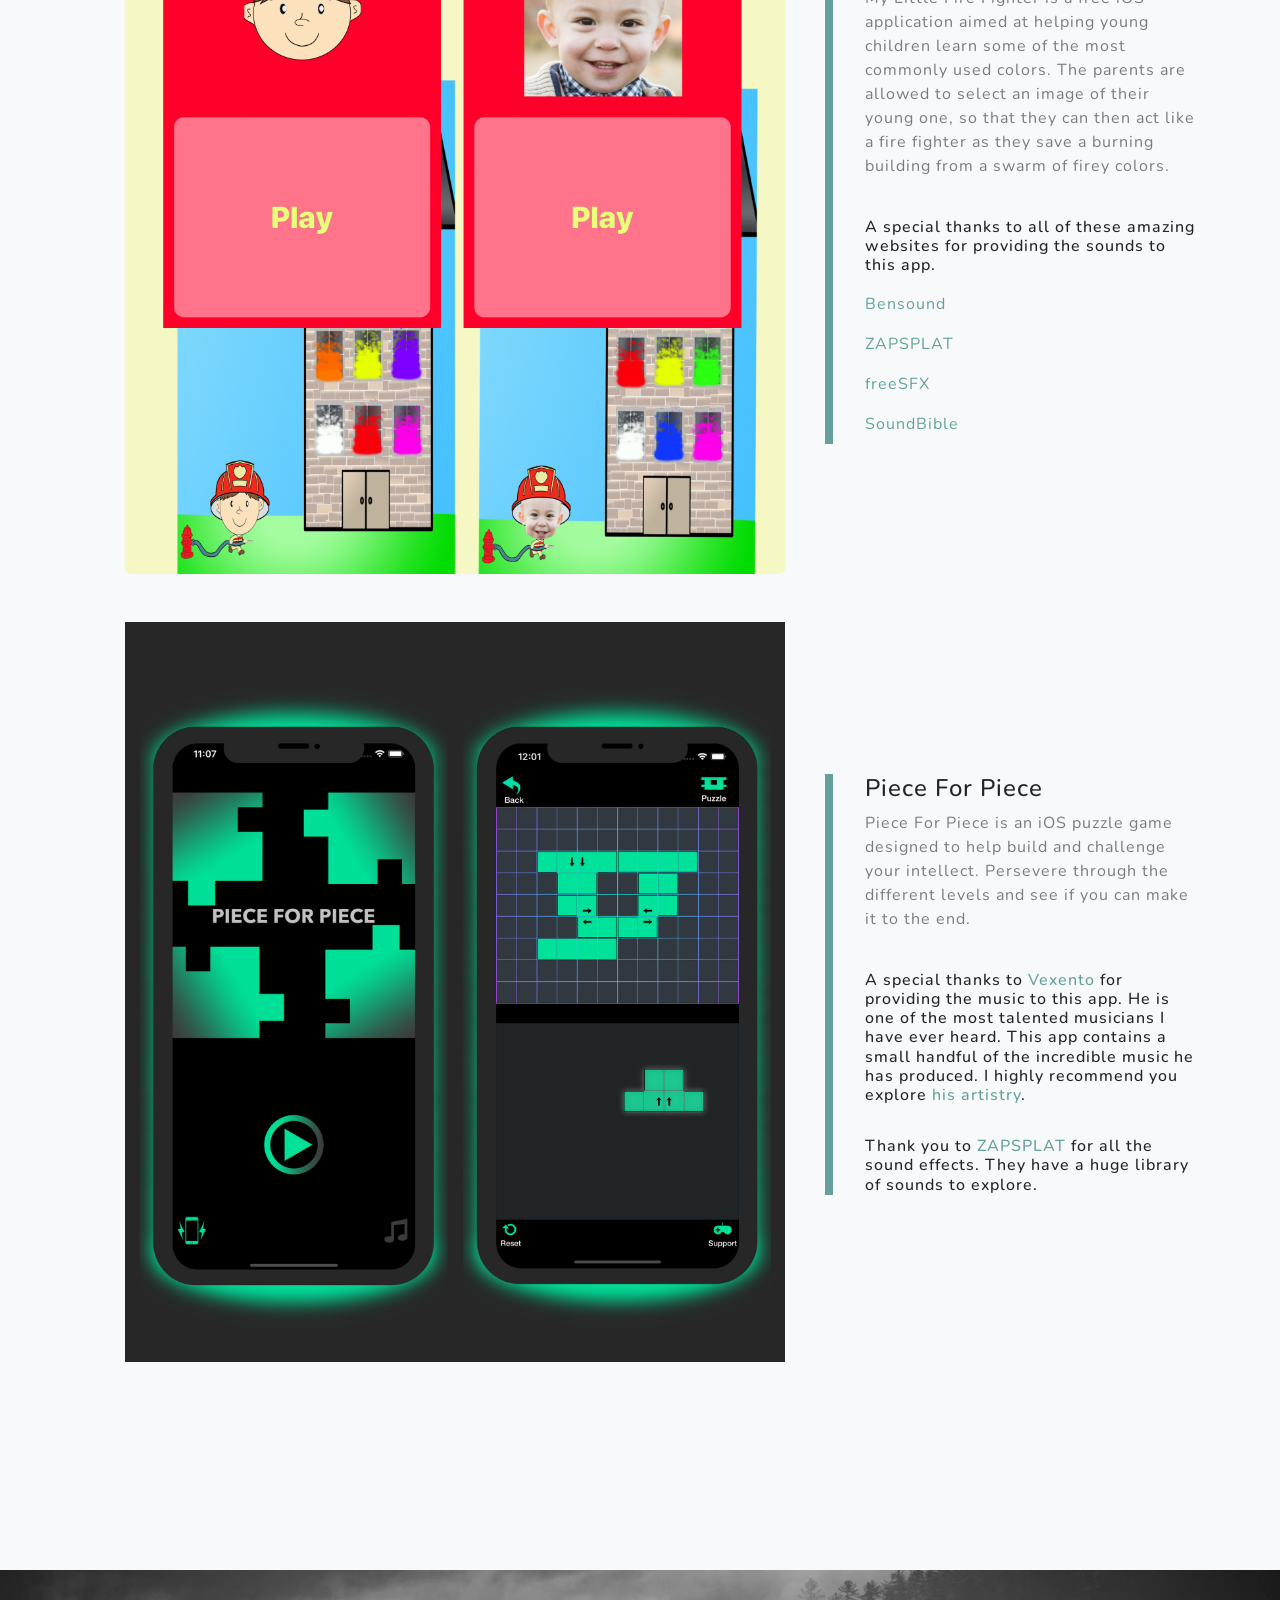
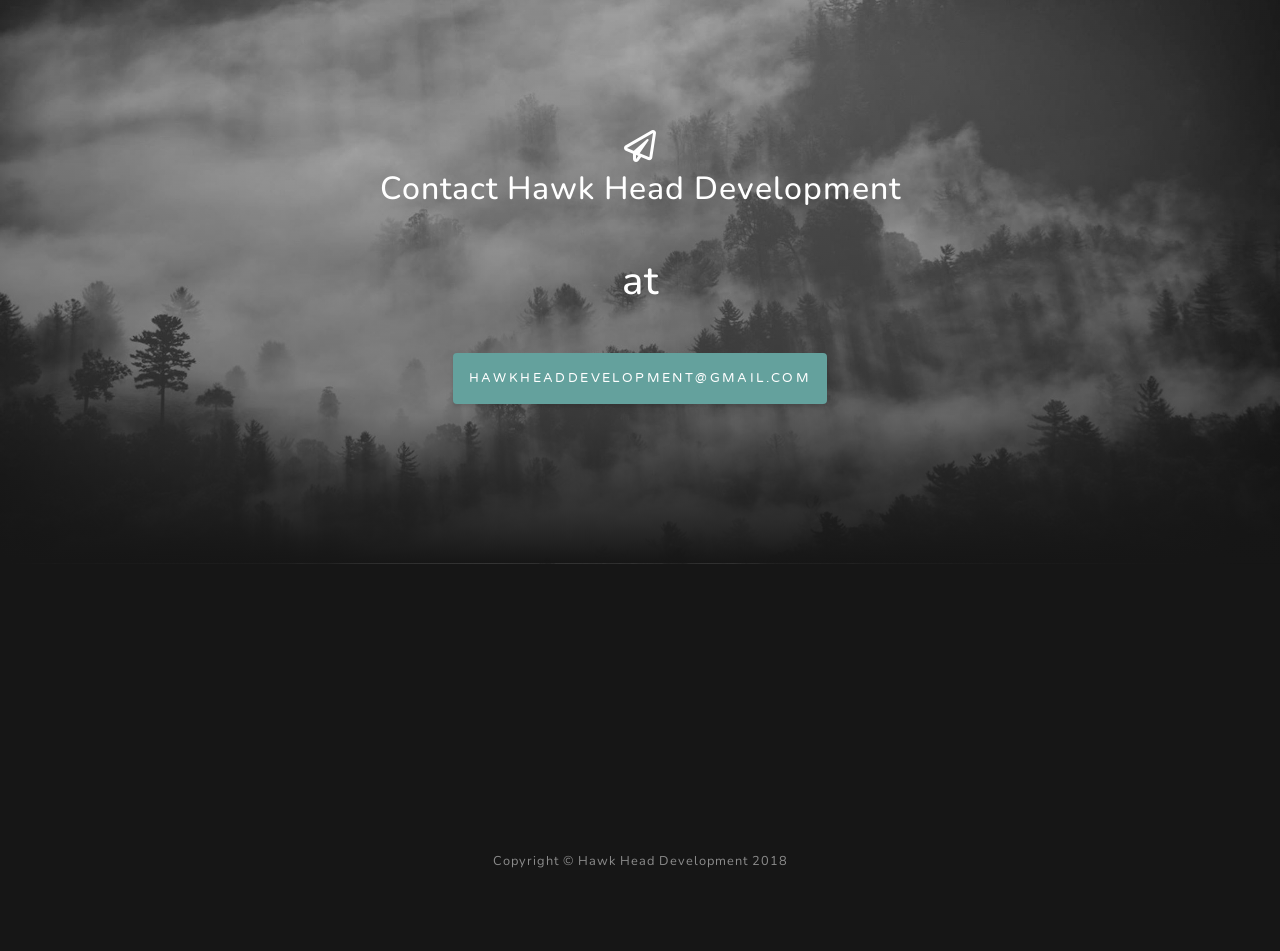
==== commit 5f4740a0: "Added links to applications, and minor formatting change" ====
--- a/index.html
+++ b/index.html
@@ -61,7 +61,7 @@
         <div class="mx-auto text-center">
           <h1 class="mx-auto my-0 text-uppercase">Hawk Head Development</h1>
           <h2 class="text-white-50 mx-auto mt-2 mb-5">Our mission is to bring meaningful iOS and Android applications to the world.</h2>
-          <a href="#iosProjects" class="btn btn-primary js-scroll-trigger">Hawk Head Development Projects</a>
+          <a href="#iosProjects" class="btn btn-primary js-scroll-trigger">Hawk Head Projects</a>
         </div>
       </div>
     </header>
@@ -89,7 +89,9 @@
         <!-- Featured Project Row -->
         <div class="row align-items-center no-gutters mb-4 mb-lg-5">
           <div class="col-xl-8 col-lg-7">
-            <img class="img-fluid mb-3 mb-lg-0" src="img/MyLittleFireFighterDisplayImage.png" alt="">
+            <a href="https://apps.apple.com/us/app/my-little-fire-fighter/id1434945608" target=”_blank”>
+              <img class="img-fluid mb-3 mb-lg-0"  src="img/MyLittleFireFighterDisplayImage.png" alt="">
+            </a>
           </div>
           <div class="col-xl-4 col-lg-5">
             <div class="featured-text text-center text-lg-left">
@@ -121,7 +123,9 @@
 
         <div class="row align-items-center no-gutters mb-4 mb-lg-5">
           <div class="col-xl-8 col-lg-7">
-            <img class="img-fluid mb-3 mb-lg-0" src="img/PieceForPieceWebDisplay.png" alt="">
+            <a href="https://apps.apple.com/us/app/piece-for-piece/id1473118670" target=”_blank”>
+              <img class="img-fluid mb-3 mb-lg-0"  src="img/PieceForPieceWebDisplay.png" alt="">
+            </a>
           </div>
           <div class="col-xl-4 col-lg-5">
             <div class="featured-text text-center text-lg-left">
--- a/css/grayscale.min.css
+++ b/css/grayscale.min.css
@@ -143,7 +143,7 @@
 .btn
 {
     box-shadow:0 .1875rem .1875rem 0 rgba(0,0,0,.1)!important;
-    padding:1.25rem 2rem;
+    padding:1rem 1rem;
     font-family:'Varela Round';
     font-size:80%;
     text-transform:uppercase;
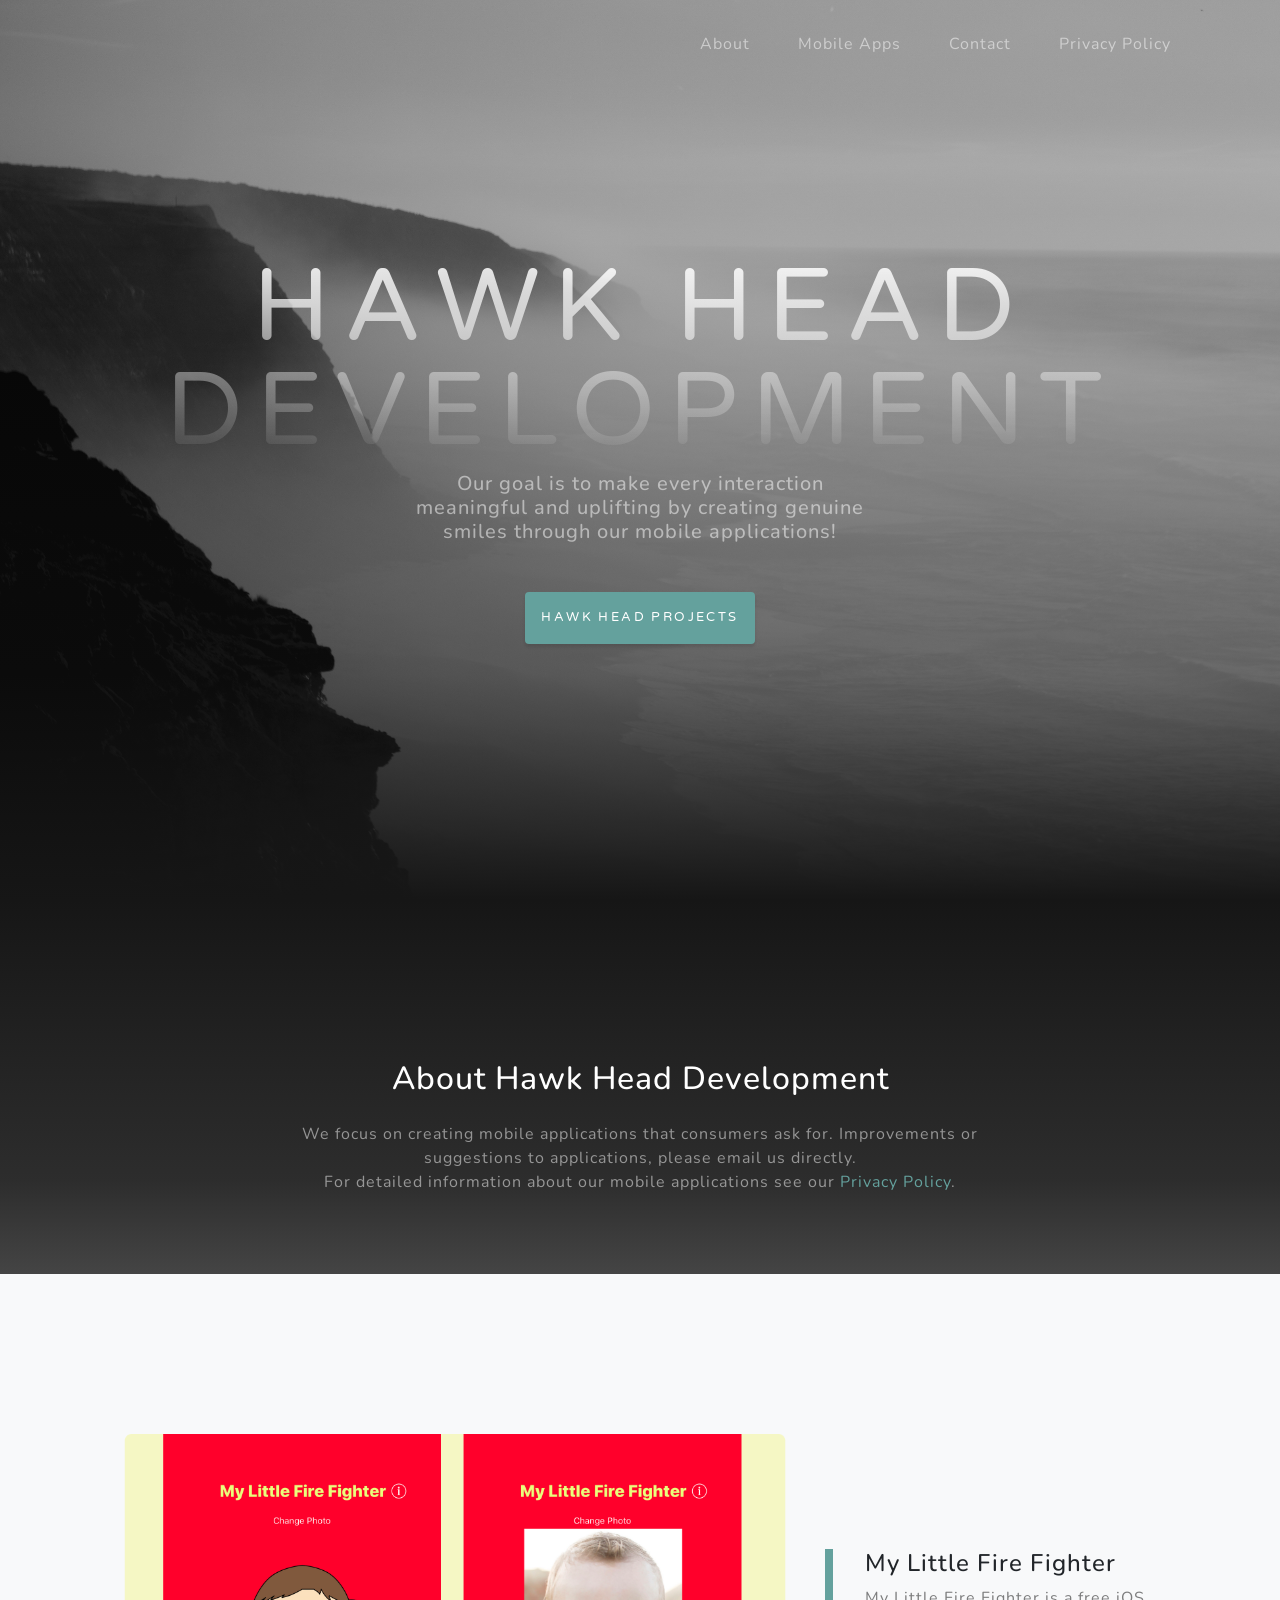
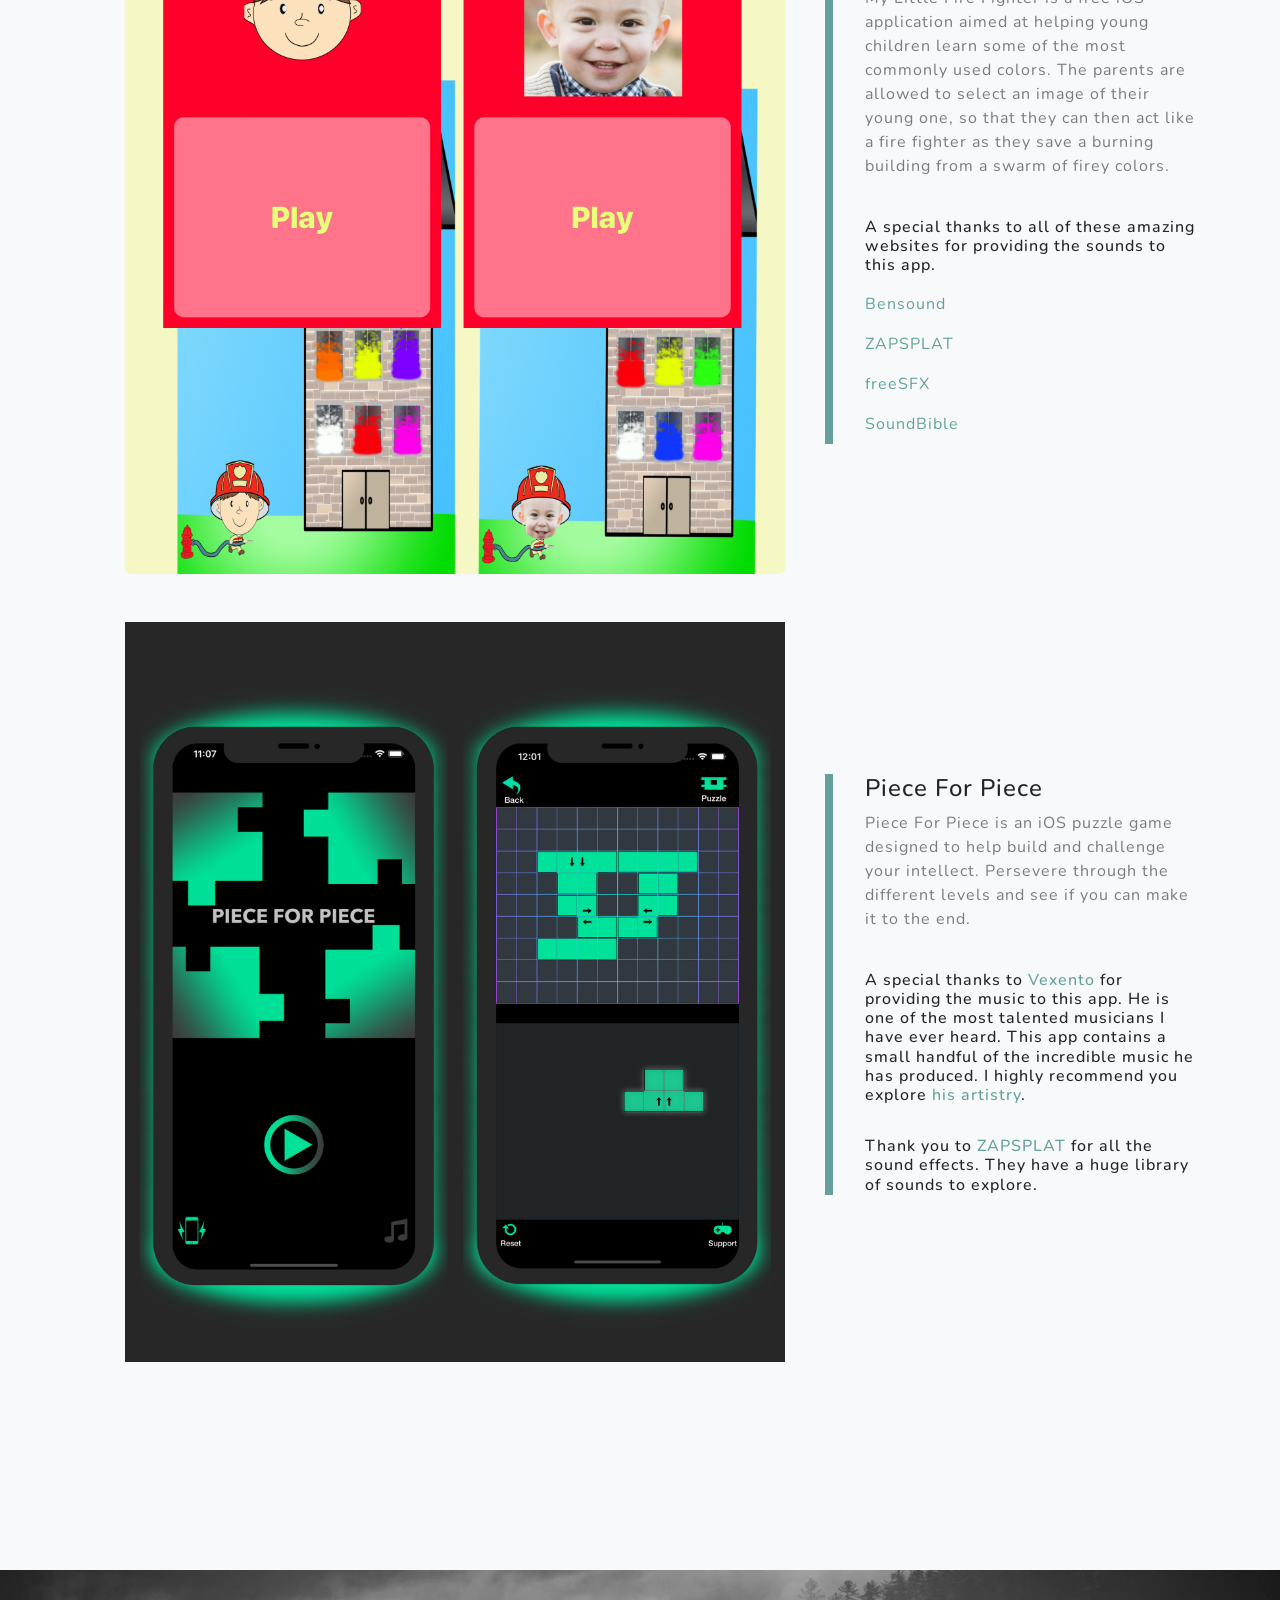
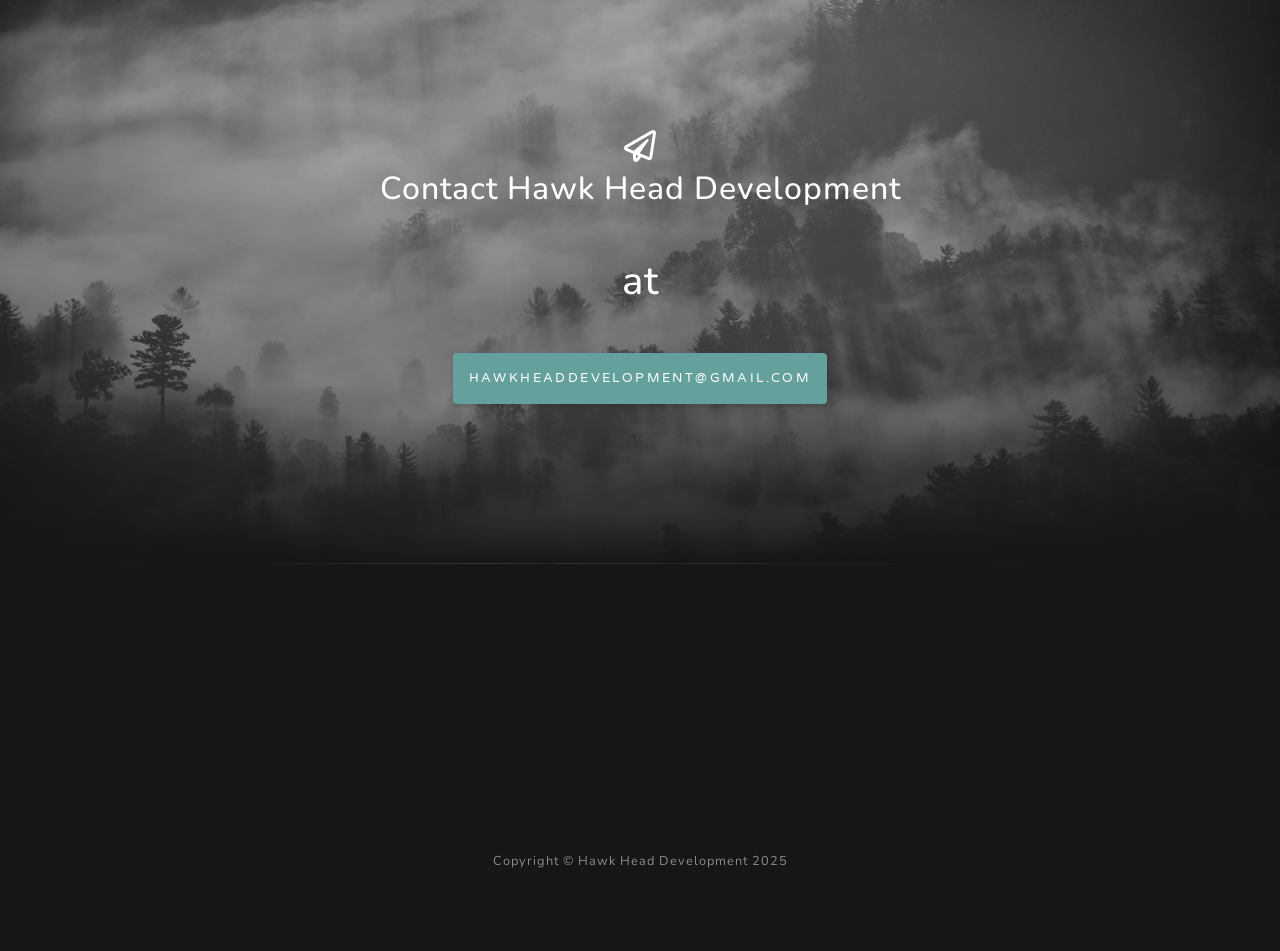
==== commit 4a38900c: "Description updates" ====
--- a/index.html
+++ b/index.html
@@ -39,7 +39,7 @@
               <a class="nav-link js-scroll-trigger" href="#about">About</a>
             </li>
             <li class="nav-item">
-              <a class="nav-link js-scroll-trigger" href="#iosProjects">iOS Projects</a>
+              <a class="nav-link js-scroll-trigger" href="#iosProjects">Mobile Apps</a>
             </li>
             <li class="nav-item">
                 <a class="nav-link js-scroll-trigger" href="#androidProjects" hidden>Android Projects</a>
@@ -60,7 +60,7 @@
       <div class="container d-flex h-100 align-items-center">
         <div class="mx-auto text-center">
           <h1 class="mx-auto my-0 text-uppercase">Hawk Head Development</h1>
-          <h2 class="text-white-50 mx-auto mt-2 mb-5">Our mission is to bring meaningful iOS and Android applications to the world.</h2>
+          <h2 class="text-white-50 mx-auto mt-2 mb-5">Our goal is to make every interaction meaningful and uplifting by creating genuine smiles through our mobile applications!</h2>
           <a href="#iosProjects" class="btn btn-primary js-scroll-trigger">Hawk Head Projects</a>
         </div>
       </div>
@@ -73,8 +73,8 @@
           <div class="col-lg-8 mx-auto">
             <h2 class="text-white mb-4">About Hawk Head Development</h2>
             <p class="text-white-50"> 
-              We focus on creating native iOS and Android applications in the programming languages of Swift, and Kotlin.
-              <br> See our <a href="privacy_policy.html">Privacy Policy</a> for more information.   
+              We focus on creating mobile applications that consumers ask for. Improvements or suggestions to applications, please email us directly. 
+              <br> For detailed information about our mobile applications see our <a href="privacy_policy.html">Privacy Policy</a>.   
             </p>
           </div>
         </div>
@@ -284,7 +284,7 @@
     <!-- Footer -->
     <footer class="bg-black small text-center text-white-50">
       <div class="container">
-        Copyright &copy; Hawk Head Development 2018
+        Copyright &copy; Hawk Head Development 2025
       </div>
     </footer>
 
